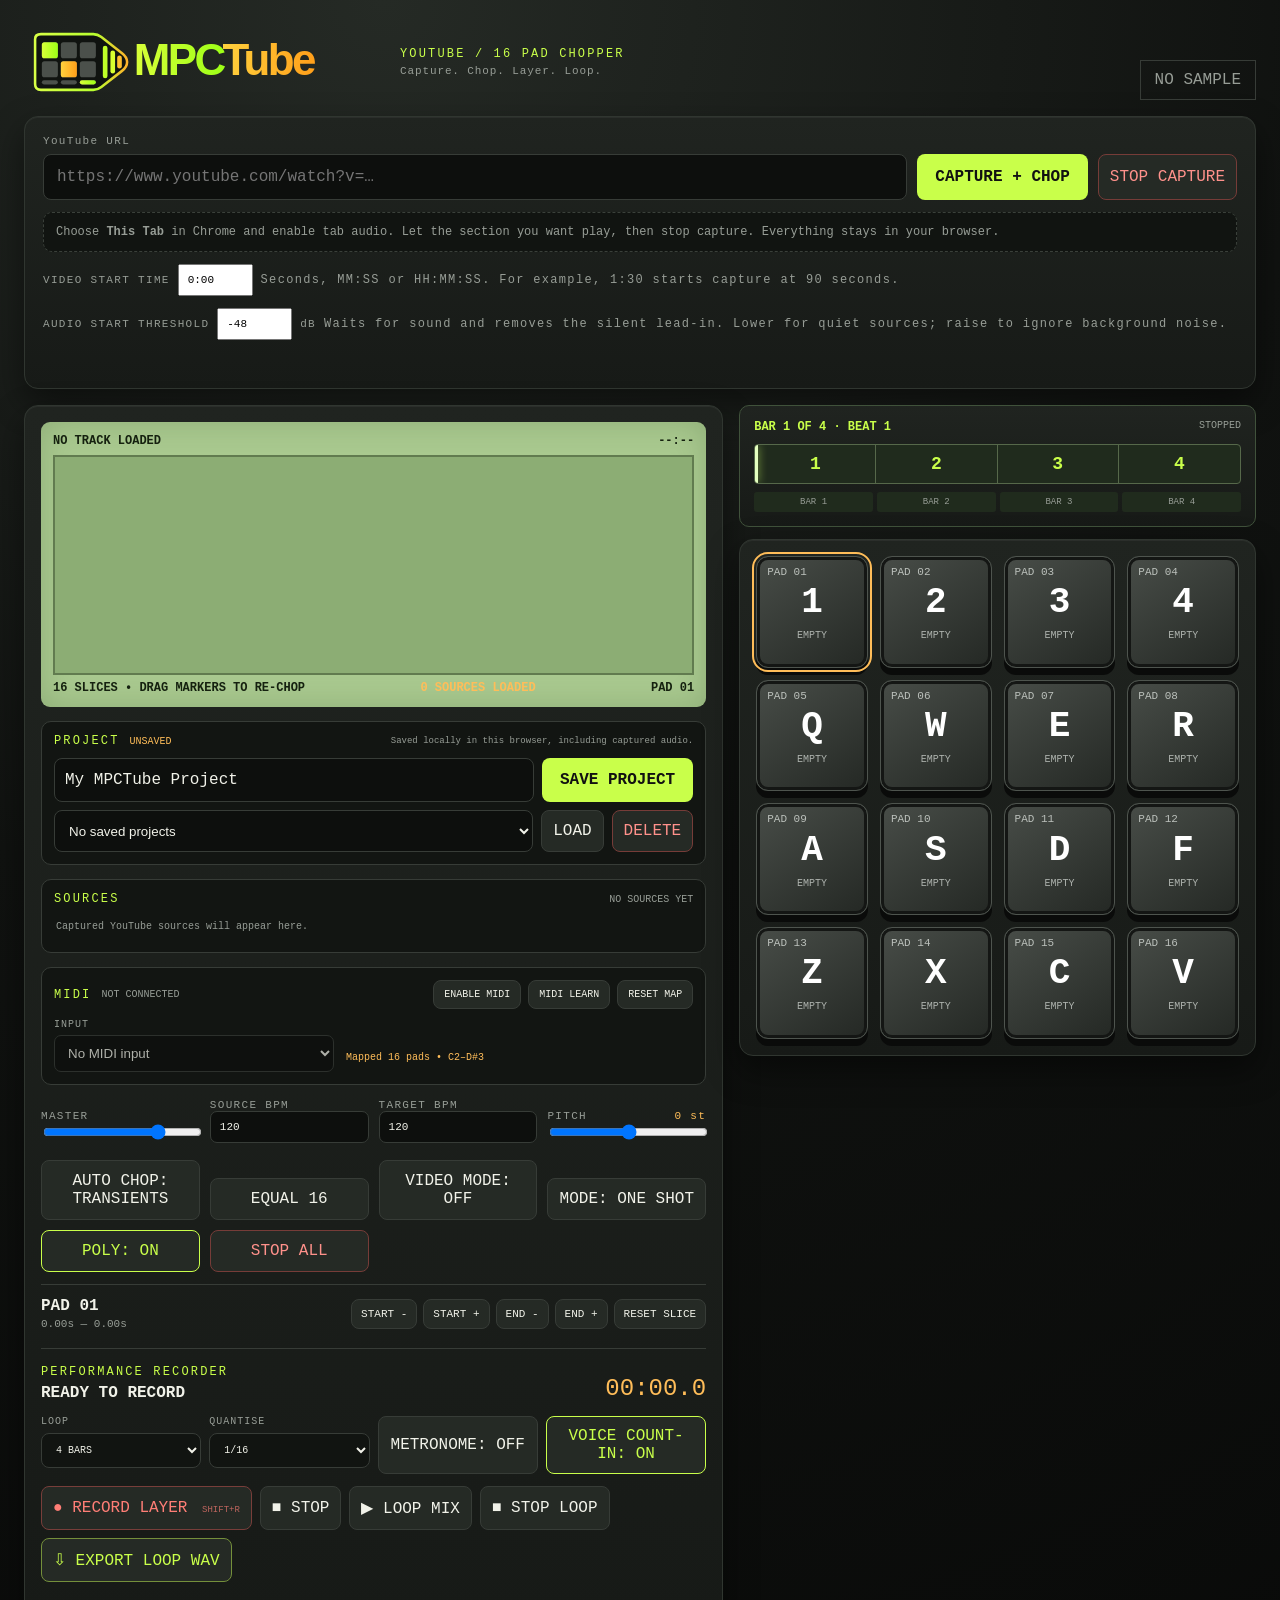
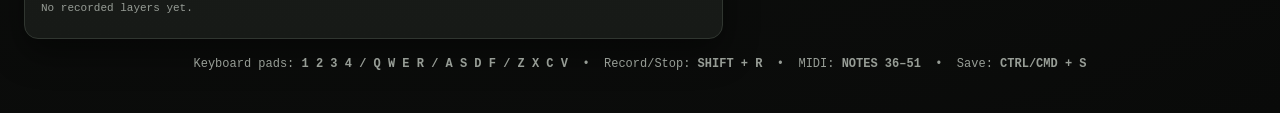
==== docs/index.html @ 535f7cc3 "Refresh sampler capture audio settings" ====
<!doctype html>
<!-- pages-build:26 -->
<html lang="en">
<head>
  <meta charset="utf-8">
  <meta name="viewport" content="width=device-width, initial-scale=1">
  <title>MPCTube — YouTube MPC Sampler</title>
  <meta name="description" content="Turn YouTube samples into beats with MPCTube. Capture audio, chop it across 16 pads, record layered loops and export your mix as WAV in your browser.">
  <meta name="theme-color" content="#101310">
  <link rel="canonical" href="https://southernadd-cmyk.github.io/sample/">
  <link rel="icon" href="favicon.svg" type="image/svg+xml">
  <link rel="icon" href="favicon.ico" sizes="16x16 32x32 48x48">
  <link rel="apple-touch-icon" href="apple-touch-icon.png" sizes="180x180">
  <meta property="og:type" content="website">
  <meta property="og:site_name" content="MPCTube">
  <meta property="og:title" content="MPCTube — Capture. Chop. Layer. Loop.">
  <meta property="og:description" content="Turn YouTube samples into beats. Chop across 16 pads, build layered loops and export your mix as WAV — all in your browser.">
  <meta property="og:url" content="https://southernadd-cmyk.github.io/sample/">
  <meta property="og:image" content="https://southernadd-cmyk.github.io/sample/mpctube-social.png">
  <meta property="og:image:type" content="image/png">
  <meta property="og:image:width" content="1200">
  <meta property="og:image:height" content="630">
  <meta property="og:image:alt" content="MPCTube pad and waveform logo. Capture. Chop. Layer. Loop. Turn YouTube samples into beats and export as WAV.">
  <meta property="og:locale" content="en_GB">
  <meta name="twitter:card" content="summary_large_image">
  <meta name="twitter:title" content="MPCTube — Capture. Chop. Layer. Loop.">
  <meta name="twitter:description" content="Turn YouTube samples into beats. Capture, chop, layer and export your loop as WAV in your browser.">
  <meta name="twitter:image" content="https://southernadd-cmyk.github.io/sample/mpctube-social.png">
  <meta name="twitter:image:alt" content="MPCTube — Capture. Chop. Layer. Loop.">

  <link rel="stylesheet" href="style.css?v=20260930-layer-volume">
</head>
<body>
  <main class="shell">
    <header class="topbar">
      <div class="brand">
        <img src="mpctube-logo.svg" alt="MPCTube" class="brand-logo">
        <div class="brand-copy">
          <div class="eyebrow">YOUTUBE / 16 PAD CHOPPER</div>
          <div class="brand-tagline">Capture. Chop. Layer. Loop.</div>
        </div>
      </div>
      <div id="audioState" class="status">NO SAMPLE</div>
    </header>

    <section class="loader panel">
      <label for="youtubeUrl">YouTube URL</label>
      <div class="load-row">
        <input id="youtubeUrl" type="url" placeholder="https://www.youtube.com/watch?v=…" autocomplete="off">
        <button id="captureYoutube" class="primary">CAPTURE + CHOP</button>
        <button id="stopCapture" class="danger" disabled>STOP CAPTURE</button>
      </div>
      <div class="capture-row">
        <span class="hint">Choose <strong>This Tab</strong> in Chrome and enable tab audio. Let the section you want play, then stop capture. Everything stays in your browser.</span>
      </div>
      <label class="capture-threshold" for="captureStart">VIDEO START TIME
        <input id="captureStart" type="text" value="0:00" placeholder="1:30" aria-describedby="captureStartHint">
        <span id="captureStartHint" class="hint">Seconds, MM:SS or HH:MM:SS. For example, 1:30 starts capture at 90 seconds.</span>
      </label>
      <label class="capture-threshold" for="captureThreshold">AUDIO START THRESHOLD
        <input id="captureThreshold" type="number" min="-72" max="-12" step="3" value="-48"> dB
        <span class="hint">Waits for sound and removes the silent lead-in. Lower for quiet sources; raise to ignore background noise.</span>
      </label>
      <div id="message" class="message" aria-live="polite"></div>
    </section>

    <section class="workspace">
      <div class="left panel">
        <div id="videoPanel" class="video-panel hidden" aria-hidden="true">
          <div class="video-head">
            <span>VIDEO PLAYBACK</span>
            <span id="videoStatus">NO VIDEO</span>
          </div>
          <div class="video-stage">
            <div id="youtubePlayer"></div>
            <video id="localVideo" muted playsinline preload="metadata"></video>
            <div id="videoPlaceholder" class="video-placeholder">PASTE A YOUTUBE URL AND CAPTURE</div>
          </div>
        </div>

        <div class="screen">
          <div class="screen-meta">
            <span id="trackTitle">NO TRACK LOADED</span>
            <span id="duration">--:--</span>
          </div>
          <canvas id="waveform" width="960" height="260"></canvas>
          <div class="screen-footer">
            <span>16 SLICES • DRAG MARKERS TO RE-CHOP</span>
            <span id="sourceInfo">1 SOURCE</span>
            <span id="selectedInfo">PAD 01</span>
          </div>
        </div>

        <section class="project-panel">
          <div class="project-head">
            <div>
              <span class="section-label">PROJECT</span>
              <span id="projectStatus">UNSAVED</span>
            </div>
            <span class="project-hint">Saved locally in this browser, including captured audio.</span>
          </div>
          <div class="project-row">
            <input id="projectName" type="text" maxlength="60" value="My MPCTube Project" aria-label="Project name">
            <button id="saveProject" class="primary">SAVE PROJECT</button>
          </div>
          <div class="project-row project-load-row">
            <select id="savedProjects" aria-label="Saved projects">
              <option value="">No saved projects</option>
            </select>
            <button id="loadProject" class="toggle" disabled>LOAD</button>
            <button id="deleteProject" class="danger" disabled>DELETE</button>
          </div>
        </section>

        <section class="sources-panel">
          <div class="sources-head">
            <span class="section-label">SOURCES</span>
            <span id="sourcesSummary">NO SOURCES YET</span>
          </div>
          <div id="sourcesList" class="sources-list">
            <div class="sources-empty">Captured YouTube sources will appear here.</div>
          </div>
        </section>

        <section class="midi-panel">
          <div class="midi-head">
            <div>
              <span class="section-label">MIDI</span>
              <span id="midiStatus">NOT CONNECTED</span>
            </div>
            <div class="midi-actions">
              <button id="midiConnect" class="toggle">ENABLE MIDI</button>
              <button id="midiLearn" class="toggle" disabled>MIDI LEARN</button>
              <button id="midiReset" class="toggle" disabled>RESET MAP</button>
            </div>
          </div>
          <div class="midi-body">
            <label>INPUT
              <select id="midiDevice" disabled>
                <option value="">No MIDI input</option>
              </select>
            </label>
            <div id="midiMapStatus" class="midi-map-status">Default map: MIDI notes 36–51 → Pads 01–16.</div>
          </div>
        </section>

        <div class="controls">
          <label>MASTER<input id="masterVolume" type="range" min="0" max="1.2" value="0.9" step="0.01"></label>
          <label>SOURCE BPM<input id="sourceBpm" type="number" min="40" max="240" value="120" step="1"></label>
          <label>TARGET BPM<input id="targetBpm" type="number" min="40" max="240" value="120" step="1"></label>
          <label>PITCH <span id="pitchValue" class="control-value">0 st</span><input id="pitch" type="range" min="-12" max="12" value="0" step="1"></label>
          <button id="autoChop" class="toggle">AUTO CHOP: TRANSIENTS</button>
          <button id="equalChop" class="toggle">EQUAL 16</button>
          <button id="videoMode" class="toggle">VIDEO MODE: OFF</button>
          <button id="modeBtn" class="toggle" data-mode="oneshot">MODE: ONE SHOT</button>
          <button id="chokeBtn" class="toggle active" aria-pressed="true">POLY: ON</button>
          <button id="stopAll" class="danger">STOP ALL</button>
        </div>

        <div class="edit">
          <div><strong id="editPad">PAD 01</strong><span id="editTime">0.00s — 0.00s</span></div>
          <div class="edit-buttons">
            <button data-nudge="start:-0.05">START -</button>
            <button data-nudge="start:0.05">START +</button>
            <button data-nudge="end:-0.05">END -</button>
            <button data-nudge="end:0.05">END +</button>
            <button id="resetSlice">RESET SLICE</button>
          </div>
        </div>

        <section class="recorder">
          <div class="recorder-head">
            <div>
              <div class="section-label">PERFORMANCE RECORDER</div>
              <strong id="recordStatus">READY TO RECORD</strong>
            </div>
            <div id="recordClock" class="clock">00:00.0</div>
          </div>
          <div class="groove-controls">
            <label>LOOP
              <select id="loopBars">
                <option value="1">1 BAR</option>
                <option value="2">2 BARS</option>
                <option value="4" selected>4 BARS</option>
                <option value="8">8 BARS</option>
              </select>
            </label>
            <label>QUANTISE
              <select id="quantise">
                <option value="off">OFF</option>
                <option value="4">1/4</option>
                <option value="8">1/8</option>
                <option value="16" selected>1/16</option>
                <option value="32">1/32</option>
              </select>
            </label>
            <button id="metronome" class="toggle">METRONOME: OFF</button>
            <button id="countIn" class="toggle active" title="Spoken 3, 2, 1, GO. Recording begins on GO; voice is excluded from WAV export.">VOICE COUNT-IN: ON</button>
          </div>
          <div class="transport">
            <button id="recordLayer" class="record" title="Shift+R">● RECORD LAYER <span class="shortcut">SHIFT+R</span></button>
            <button id="stopRecord">■ STOP</button>
            <button id="playLayers">▶ LOOP MIX</button>
            <button id="stopLayers">■ STOP LOOP</button>
            <button id="exportWav" class="export">⇩ EXPORT LOOP WAV</button>
          </div>
          <div id="layers" class="layers">
            <div class="empty-layer">No recorded layers yet.</div>
          </div>
        </section>
      </div>

      <div class="pad-workspace">
          <div id="barProgress" class="bar-progress" aria-label="Loop position">
            <div class="bar-progress-heading"><strong id="barPosition">BAR 1 OF 4 · BEAT 1</strong><span id="barProgressState">STOPPED</span></div>
            <div class="beat-track"><div id="barFill" class="bar-fill"></div><div class="beat-cells"><span>1</span><span>2</span><span>3</span><span>4</span></div><div id="barPlayhead" class="bar-playhead"></div></div>
            <div id="loopBarMarkers" class="loop-bar-markers"></div>
          </div>
        <div class="pads panel" id="pads" aria-label="16 sample pads"></div>
      </div>
    </section>

    <footer>Keyboard pads: <strong>1 2 3 4 / Q W E R / A S D F / Z X C V</strong> &nbsp;•&nbsp; Record/Stop: <strong>SHIFT + R</strong> &nbsp;•&nbsp; MIDI: <strong>NOTES 36–51</strong> &nbsp;•&nbsp; Save: <strong>CTRL/CMD + S</strong></footer>
  </main>
  <script src="config.js?v=20260929-1915"></script>
  <script src="app.js?v=20260930-capture-level"></script>
</body>
</html>
---- docs/style.css ----
*{box-sizing:border-box}:root{--bg:#111311;--panel:#1b1e1b;--line:#373c37;--ink:#f1f2e9;--muted:#979d96;--lime:#c9ff4a;--amber:#ffbd59;--red:#ff665f;--screen:#a9c98f;--screenInk:#15210f}
body{margin:0;background:radial-gradient(circle at 30% 0,#252a25 0,#101210 48%,#090a09 100%);color:var(--ink);font-family:ui-monospace,SFMono-Regular,Menlo,Consolas,monospace;min-height:100vh}button,input{font:inherit}.shell{max-width:1280px;margin:auto;padding:24px}.topbar{display:flex;justify-content:space-between;align-items:end;margin-bottom:16px}.eyebrow,.section-label{font-size:12px;letter-spacing:.18em;color:var(--lime)}h1{margin:4px 0 0;font-size:clamp(30px,5vw,58px);letter-spacing:-.05em}.status{border:1px solid var(--line);padding:10px 14px;color:var(--muted)}
.panel{background:linear-gradient(180deg,#202420,#171a17);border:1px solid #303630;box-shadow:0 14px 34px #0007,inset 0 1px #ffffff0c;border-radius:14px}.loader{padding:18px;margin-bottom:16px}.loader>label,.controls label{display:block;font-size:11px;color:var(--muted);letter-spacing:.12em;margin-bottom:7px}.load-row{display:flex;gap:10px}.load-row input{flex:1;background:#0d0f0d;color:white;border:1px solid var(--line);border-radius:8px;padding:13px}.primary,.file-button{background:var(--lime);color:#111;border:0;border-radius:8px;font-weight:900;padding:13px 18px;cursor:pointer}.or{height:20px;text-align:center;border-bottom:1px solid #2e332e;margin:3px 0 16px}.or span{position:relative;top:10px;background:#1c201c;color:var(--muted);padding:0 10px}.file-row{display:flex;gap:14px;align-items:center}.capture-row{display:flex;gap:10px;align-items:center;flex-wrap:wrap;margin-top:12px;padding:12px;border:1px dashed #3a403a;border-radius:9px;background:#111411}.capture-row .hint{flex:1 1 320px}.capture-row button:disabled{opacity:.45;cursor:not-allowed}.file-button input{display:none}.hint{font-size:12px;color:var(--muted)}.message{min-height:18px;margin-top:12px;font-size:12px;color:var(--amber)}
.workspace{display:grid;grid-template-columns:minmax(0,1.15fr) minmax(420px,.85fr);gap:16px;align-items:start}.left{padding:16px}.screen{background:var(--screen);color:var(--screenInk);border-radius:9px;padding:12px;box-shadow:inset 0 0 30px #304c2338}.screen-meta,.screen-footer{display:flex;justify-content:space-between;font-weight:900;font-size:12px}.screen-meta{margin-bottom:7px}.screen-footer{margin-top:6px}#waveform{display:block;width:100%;height:220px;background:#8cad74;border:2px solid #617b4f}
.controls{display:grid;grid-template-columns:repeat(auto-fit,minmax(135px,1fr));gap:10px;margin-top:14px;align-items:end}.controls input{width:100%}.controls input[type=number]{background:#0d0f0d;color:var(--ink);border:1px solid var(--line);border-radius:7px;padding:9px}.control-value{float:right;color:var(--amber);font-size:11px}.toggle,.danger,.edit button,.transport button,.layer button{border:1px solid var(--line);background:#252a25;color:var(--ink);border-radius:8px;padding:11px;cursor:pointer}.toggle.active{border-color:var(--lime);color:var(--lime)}.danger{border-color:#763c38;color:#ff918b}.edit{margin-top:12px;border-top:1px solid var(--line);padding-top:12px;display:flex;justify-content:space-between;gap:12px;align-items:center}.edit span{display:block;color:var(--muted);font-size:11px;margin-top:3px}.edit-buttons{display:flex;gap:6px;flex-wrap:wrap}.edit button{font-size:11px;padding:8px 9px}
.recorder{margin-top:18px;padding-top:16px;border-top:1px solid var(--line)}.recorder-head{display:flex;justify-content:space-between;align-items:end}.recorder-head strong{display:block;margin-top:5px}.clock{font-size:24px;color:var(--amber)}.transport{display:flex;gap:8px;flex-wrap:wrap;margin:12px 0}.transport .record{border-color:#783e3a;color:#ff7e76}.transport .record.active{background:#a7241d;color:white;animation:pulse 1s infinite}.transport .export{border-color:#748f3b;color:var(--lime)}@keyframes pulse{50%{filter:brightness(1.35)}}.layers{display:grid;gap:7px}.layer{display:grid;grid-template-columns:1fr auto auto auto;gap:7px;align-items:center;background:#111411;border:1px solid #2b302b;padding:8px;border-radius:8px}.layer-meta{display:flex;gap:10px;align-items:center}.layer-name{font-weight:900}.layer-events{color:var(--muted);font-size:11px}.layer.muted{opacity:.48}.layer button{padding:6px 9px;font-size:10px}.empty-layer{font-size:11px;color:var(--muted);padding:8px 0}
.pads{padding:16px;display:grid;grid-template-columns:repeat(4,1fr);gap:12px;align-content:start;align-self:start}.pad{aspect-ratio:1/1;border:1px solid #4e544e;border-radius:12px;background:linear-gradient(145deg,#484d48,#242824);box-shadow:inset 0 0 0 3px #141614,0 7px 0 #0a0b0a;color:white;cursor:pointer;position:relative;transition:transform .03s,filter .05s}.pad:hover{filter:brightness(1.12)}.pad.hit{transform:translateY(5px);box-shadow:inset 0 0 0 3px #141614,0 2px 0 #0a0b0a;background:linear-gradient(145deg,#d4ff69,#71883d);color:#111}.pad.selected{outline:2px solid var(--amber);outline-offset:2px}.pad .num{position:absolute;left:10px;top:9px;font-size:11px;color:#bbc0bb}.pad .key{font-size:clamp(20px,3vw,36px);font-weight:900}.pad .slice{display:block;font-size:10px;color:#aeb3ae;margin-top:7px}.pad.hit .num,.pad.hit .slice{color:#1b2116}footer{text-align:center;color:var(--muted);font-size:12px;padding:18px}
@media(max-width:920px){.workspace{grid-template-columns:1fr}.pads{min-height:0}.controls{grid-template-columns:repeat(2,1fr)}.edit{align-items:flex-start;flex-direction:column}}@media(max-width:560px){.shell{padding:12px}.load-row,.file-row,.capture-row{flex-direction:column;align-items:stretch}.pads{gap:8px;padding:10px;min-height:auto}.pad{border-radius:9px}.workspace{gap:10px}.topbar{align-items:flex-start}.status{font-size:10px}.controls{grid-template-columns:1fr}.edit-buttons button{flex:1}.transport button{flex:1 1 45%}.layer{grid-template-columns:1fr auto}.layer button:last-child{grid-column:2}}
.video-panel{margin-bottom:14px;border:1px solid var(--line);border-radius:10px;overflow:hidden;background:#090a09}
.video-panel.hidden{display:none}.video-head{display:flex;justify-content:space-between;padding:8px 10px;font-size:11px;color:var(--muted);letter-spacing:.08em;background:#151815}
.video-stage{position:relative;aspect-ratio:16/9;background:#050505;overflow:hidden}
.video-stage iframe,.video-stage video{position:absolute;inset:0;width:100%;height:100%;border:0;object-fit:contain;background:#000;display:none}
.video-stage iframe.active,.video-stage video.active{display:block}.video-placeholder{position:absolute;inset:0;display:grid;place-items:center;color:#5f665f;font-size:12px;text-align:center;padding:20px}
.video-placeholder.hidden{display:none}

.groove-controls{display:grid;grid-template-columns:repeat(4,minmax(120px,1fr));gap:8px;margin:14px 0 8px}
.groove-controls label{display:flex;flex-direction:column;gap:6px;font-size:10px;letter-spacing:.1em;color:var(--muted)}
.groove-controls select{background:#111411;color:var(--ink);border:1px solid var(--line);border-radius:8px;padding:10px;font:inherit}
.groove-controls button{border:1px solid var(--line);background:#252a25;color:var(--ink);border-radius:8px;padding:10px;cursor:pointer}
.groove-controls button.active{border-color:var(--lime);color:var(--lime)}
@media(max-width:700px){.groove-controls{grid-template-columns:1fr 1fr}}

.layer-meta{min-width:0;flex-wrap:wrap}
.layer-source{display:block;max-width:220px;overflow:hidden;text-overflow:ellipsis;white-space:nowrap;color:var(--amber);font-size:10px}
#sourceInfo{color:var(--amber)}

.brand{display:flex;align-items:center;gap:16px;min-width:0}
.brand-logo{display:block;width:min(360px,48vw);height:auto;max-height:76px;object-fit:contain;object-position:left center}
.brand-copy{min-width:0}
.brand-tagline{margin-top:4px;color:var(--muted);font-size:11px;letter-spacing:.08em}
.sources-panel{margin-top:14px;padding:12px;border:1px solid var(--line);border-radius:10px;background:#121512}
.sources-head{display:flex;justify-content:space-between;align-items:center;margin-bottom:9px}
.sources-head>span:last-child{font-size:10px;color:var(--muted)}
.sources-list{display:flex;gap:8px;overflow-x:auto;padding-bottom:2px;scrollbar-width:thin}
.source-card{flex:0 0 min(260px,78vw);display:grid;grid-template-columns:auto minmax(0,1fr) auto;gap:9px;align-items:center;text-align:left;border:1px solid var(--line);background:#202420;color:var(--ink);border-radius:9px;padding:9px;cursor:pointer}
.source-card:hover{border-color:#657065}
.source-card.active{border-color:var(--lime);box-shadow:inset 0 0 0 1px #c9ff4a33}
.source-index{display:grid;place-items:center;width:30px;height:30px;border-radius:7px;background:#0d100d;color:var(--lime);font-weight:900;font-size:11px}
.source-copy{min-width:0}
.source-copy strong,.source-copy small{display:block;overflow:hidden;text-overflow:ellipsis;white-space:nowrap}
.source-copy strong{font-size:11px}
.source-copy small{margin-top:3px;color:var(--muted);font-size:9px}
.source-use{font-size:9px;color:var(--amber);font-weight:900}
.source-card.active .source-use{color:var(--lime)}
.sources-empty{color:var(--muted);font-size:10px;padding:6px 2px}
@media(max-width:700px){.topbar{align-items:flex-start}.brand{gap:10px}.brand-logo{width:min(260px,62vw)}.brand-copy{display:none}}

.midi-panel{margin-top:14px;padding:12px;border:1px solid var(--line);border-radius:10px;background:#121512}
.midi-head{display:flex;justify-content:space-between;gap:12px;align-items:center}
.midi-head>div:first-child{display:flex;gap:10px;align-items:center;min-width:0}
#midiStatus{font-size:10px;color:var(--muted);overflow:hidden;text-overflow:ellipsis;white-space:nowrap}
.midi-actions{display:flex;gap:7px;flex-wrap:wrap;justify-content:flex-end}
.midi-actions button{padding:8px 10px;font-size:10px}
.midi-body{display:grid;grid-template-columns:minmax(180px,280px) 1fr;gap:12px;align-items:end;margin-top:10px}
.midi-body label{display:flex;flex-direction:column;gap:5px;font-size:10px;letter-spacing:.1em;color:var(--muted)}
.midi-body select{background:#0d0f0d;color:var(--ink);border:1px solid var(--line);border-radius:7px;padding:9px;min-width:0}
.midi-map-status{font-size:10px;color:var(--amber);padding-bottom:9px}
.shortcut{font-size:9px;opacity:.7;margin-left:5px}
@media(max-width:700px){.midi-head{align-items:flex-start;flex-direction:column}.midi-actions{justify-content:flex-start}.midi-body{grid-template-columns:1fr}.midi-map-status{padding-bottom:0}}

.project-panel{margin-top:14px;padding:12px;border:1px solid var(--line);border-radius:10px;background:#121512}
.project-head{display:flex;justify-content:space-between;gap:12px;align-items:center;margin-bottom:10px}
.project-head>div:first-child{display:flex;align-items:center;gap:10px}
#projectStatus{font-size:10px;color:var(--amber)}
.project-hint{font-size:9px;color:var(--muted);text-align:right}
.project-row{display:grid;grid-template-columns:minmax(0,1fr) auto;gap:8px}
.project-row input,.project-row select{min-width:0;background:#0d0f0d;color:var(--ink);border:1px solid var(--line);border-radius:8px;padding:10px}
.project-load-row{grid-template-columns:minmax(0,1fr) auto auto;margin-top:8px}
.project-row button{white-space:nowrap}
@media(max-width:700px){.project-head{align-items:flex-start;flex-direction:column}.project-hint{text-align:left}.project-row,.project-load-row{grid-template-columns:1fr}.project-row button{width:100%}}

.clock.counting{font-size:44px;line-height:1;color:var(--lime);font-weight:900;min-width:100px;text-align:center}

.capture-threshold{display:flex;align-items:center;gap:10px;flex-wrap:wrap;margin-top:12px;font-size:11px;color:var(--muted)}.capture-threshold input{width:75px;padding:8px}

.bar-progress{margin:14px 0;padding:12px;background:#111811;border:1px solid #40523b;border-radius:8px;color:var(--lime)}
.bar-progress-heading{display:flex;justify-content:space-between;gap:8px;font-size:12px;margin-bottom:10px;font-variant-numeric:tabular-nums}
.bar-progress-heading>span{font-size:10px;color:var(--muted)}
.beat-track{position:relative;height:40px;overflow:hidden;background:#202b1d;border:1px solid #56684a;border-radius:4px}
.bar-fill{position:absolute;inset:0 auto 0 0;background:#759b3d;opacity:.35}
.beat-cells{position:absolute;inset:0;display:grid;grid-template-columns:repeat(4,1fr)}
.beat-cells span{display:grid;place-items:center;border-right:1px solid #56684a;font-size:18px;font-weight:900}
.beat-cells span:last-child{border:0}.beat-cells .current{background:#a2cb5430;color:#e4ffc0}
.bar-playhead{position:absolute;top:0;bottom:0;width:3px;background:#e4ffc0;box-shadow:0 0 8px #a2cb54}
.loop-bar-markers{display:flex;gap:4px;margin-top:8px}.loop-bar-markers span{flex:1;text-align:center;font-size:9px;padding:5px 0;background:#202b1d;border-radius:3px;color:var(--muted)}
.loop-bar-markers .current{background:#668934;color:#fff}.is-recording{border-color:#c95b50}.is-recording .bar-playhead{background:#ff8a7f;box-shadow:0 0 8px #ff8a7f}

.pad-workspace{min-width:0;align-self:start;display:grid;gap:12px}.pad-workspace .bar-progress{margin:0;padding:14px;background:linear-gradient(180deg,#202420,#171a17);border-radius:10px}

.layer{grid-template-columns:minmax(0,1fr) auto auto auto}.layer-volume{grid-column:1 / -1;grid-row:2;display:flex;gap:10px;align-items:center;font-size:10px;color:var(--muted)}.layer-volume input{flex:1;min-width:60px;accent-color:var(--lime)}.layer-volume output{min-width:4ch;text-align:right;color:var(--amber);font-variant-numeric:tabular-nums}
@media(max-width:560px){.layer{grid-template-columns:minmax(0,1fr) auto auto auto}.layer button{padding:6px;font-size:9px}.layer button:last-child{grid-column:auto}}
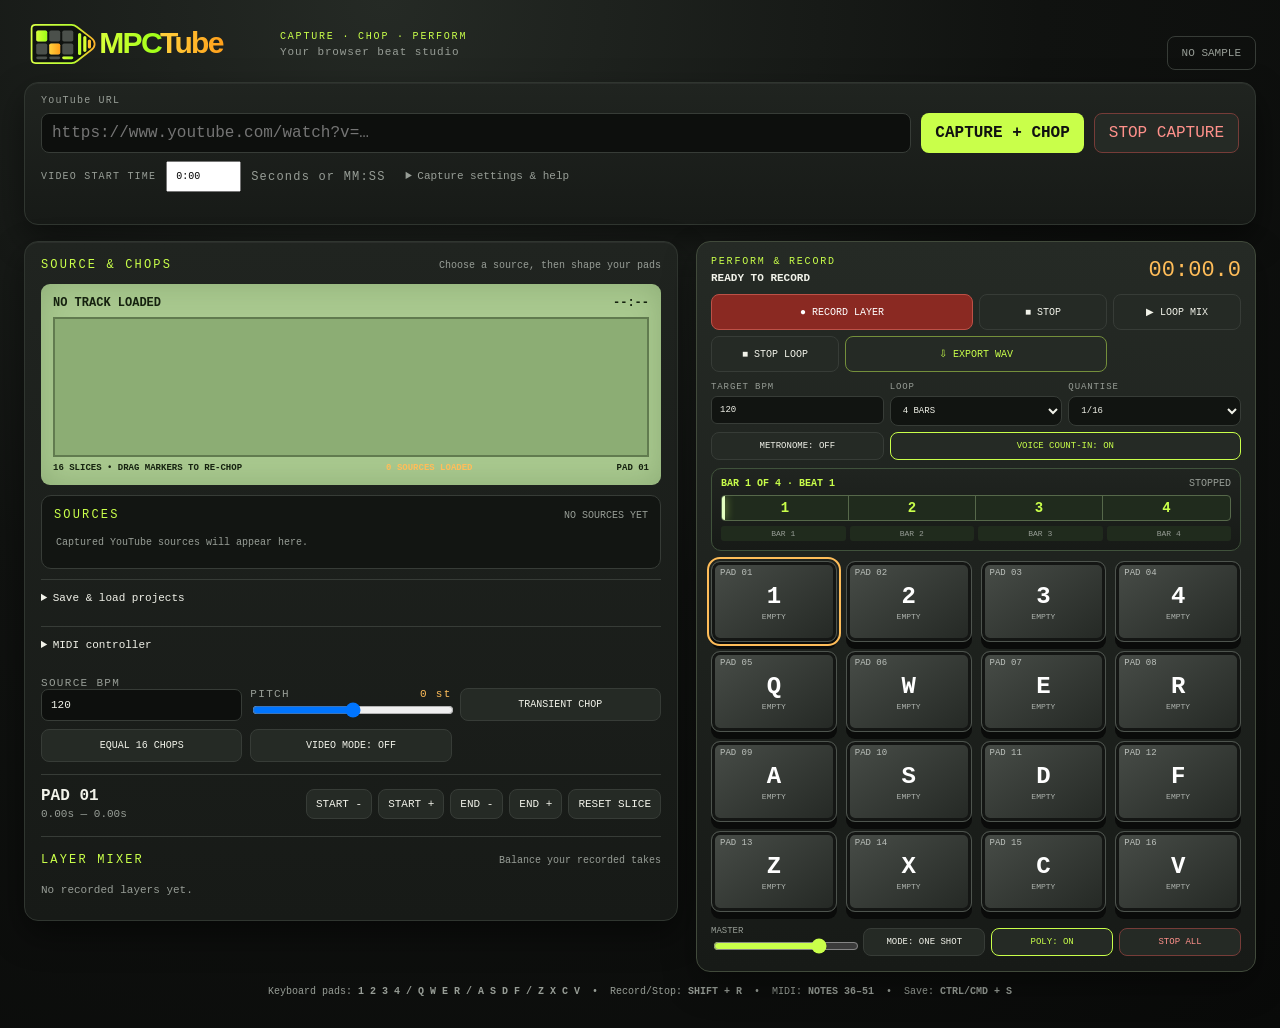
==== commit 7a44a9ec: "Group recording and pads; organize source editing, mixing and expandable setup controls" ====
--- a/docs/index.html
+++ b/docs/index.html
@@ -1,228 +1,217 @@
-<!doctype html>
+<!DOCTYPE html>
+
 <!-- pages-build:26 -->
 <html lang="en">
 <head>
-  <meta charset="utf-8">
-  <meta name="viewport" content="width=device-width, initial-scale=1">
-  <title>MPCTube — YouTube MPC Sampler</title>
-  <meta name="description" content="Turn YouTube samples into beats with MPCTube. Capture audio, chop it across 16 pads, record layered loops and export your mix as WAV in your browser.">
-  <meta name="theme-color" content="#101310">
-  <link rel="canonical" href="https://southernadd-cmyk.github.io/sample/">
-  <link rel="icon" href="favicon.svg" type="image/svg+xml">
-  <link rel="icon" href="favicon.ico" sizes="16x16 32x32 48x48">
-  <link rel="apple-touch-icon" href="apple-touch-icon.png" sizes="180x180">
-  <meta property="og:type" content="website">
-  <meta property="og:site_name" content="MPCTube">
-  <meta property="og:title" content="MPCTube — Capture. Chop. Layer. Loop.">
-  <meta property="og:description" content="Turn YouTube samples into beats. Chop across 16 pads, build layered loops and export your mix as WAV — all in your browser.">
-  <meta property="og:url" content="https://southernadd-cmyk.github.io/sample/">
-  <meta property="og:image" content="https://southernadd-cmyk.github.io/sample/mpctube-social.png">
-  <meta property="og:image:type" content="image/png">
-  <meta property="og:image:width" content="1200">
-  <meta property="og:image:height" content="630">
-  <meta property="og:image:alt" content="MPCTube pad and waveform logo. Capture. Chop. Layer. Loop. Turn YouTube samples into beats and export as WAV.">
-  <meta property="og:locale" content="en_GB">
-  <meta name="twitter:card" content="summary_large_image">
-  <meta name="twitter:title" content="MPCTube — Capture. Chop. Layer. Loop.">
-  <meta name="twitter:description" content="Turn YouTube samples into beats. Capture, chop, layer and export your loop as WAV in your browser.">
-  <meta name="twitter:image" content="https://southernadd-cmyk.github.io/sample/mpctube-social.png">
-  <meta name="twitter:image:alt" content="MPCTube — Capture. Chop. Layer. Loop.">
-
-  <link rel="stylesheet" href="style.css?v=20260930-layer-volume">
+<meta charset="utf-8"/>
+<meta content="width=device-width, initial-scale=1" name="viewport"/>
+<title>MPCTube — YouTube MPC Sampler</title>
+<meta content="Turn YouTube samples into beats with MPCTube. Capture audio, chop it across 16 pads, record layered loops and export your mix as WAV in your browser." name="description"/>
+<meta content="#101310" name="theme-color"/>
+<link href="https://southernadd-cmyk.github.io/sample/" rel="canonical"/>
+<link href="favicon.svg" rel="icon" type="image/svg+xml"/>
+<link href="favicon.ico" rel="icon" sizes="16x16 32x32 48x48"/>
+<link href="apple-touch-icon.png" rel="apple-touch-icon" sizes="180x180"/>
+<meta content="website" property="og:type"/>
+<meta content="MPCTube" property="og:site_name"/>
+<meta content="MPCTube — Capture. Chop. Layer. Loop." property="og:title"/>
+<meta content="Turn YouTube samples into beats. Chop across 16 pads, build layered loops and export your mix as WAV — all in your browser." property="og:description"/>
+<meta content="https://southernadd-cmyk.github.io/sample/" property="og:url"/>
+<meta content="https://southernadd-cmyk.github.io/sample/mpctube-social.png" property="og:image"/>
+<meta content="image/png" property="og:image:type"/>
+<meta content="1200" property="og:image:width"/>
+<meta content="630" property="og:image:height"/>
+<meta content="MPCTube pad and waveform logo. Capture. Chop. Layer. Loop. Turn YouTube samples into beats and export as WAV." property="og:image:alt"/>
+<meta content="en_GB" property="og:locale"/>
+<meta content="summary_large_image" name="twitter:card"/>
+<meta content="MPCTube — Capture. Chop. Layer. Loop." name="twitter:title"/>
+<meta content="Turn YouTube samples into beats. Capture, chop, layer and export your loop as WAV in your browser." name="twitter:description"/>
+<meta content="https://southernadd-cmyk.github.io/sample/mpctube-social.png" name="twitter:image"/>
+<meta content="MPCTube — Capture. Chop. Layer. Loop." name="twitter:image:alt"/>
+<link href="style.css?v=20261001-studio" rel="stylesheet"/>
 </head>
 <body>
-  <main class="shell">
-    <header class="topbar">
-      <div class="brand">
-        <img src="mpctube-logo.svg" alt="MPCTube" class="brand-logo">
-        <div class="brand-copy">
-          <div class="eyebrow">YOUTUBE / 16 PAD CHOPPER</div>
-          <div class="brand-tagline">Capture. Chop. Layer. Loop.</div>
-        </div>
-      </div>
-      <div id="audioState" class="status">NO SAMPLE</div>
-    </header>
-
-    <section class="loader panel">
-      <label for="youtubeUrl">YouTube URL</label>
-      <div class="load-row">
-        <input id="youtubeUrl" type="url" placeholder="https://www.youtube.com/watch?v=…" autocomplete="off">
-        <button id="captureYoutube" class="primary">CAPTURE + CHOP</button>
-        <button id="stopCapture" class="danger" disabled>STOP CAPTURE</button>
-      </div>
-      <div class="capture-row">
-        <span class="hint">Choose <strong>This Tab</strong> in Chrome and enable tab audio. Let the section you want play, then stop capture. Everything stays in your browser.</span>
-      </div>
-      <label class="capture-threshold" for="captureStart">VIDEO START TIME
-        <input id="captureStart" type="text" value="0:00" placeholder="1:30" aria-describedby="captureStartHint">
-        <span id="captureStartHint" class="hint">Seconds, MM:SS or HH:MM:SS. For example, 1:30 starts capture at 90 seconds.</span>
-      </label>
-      <label class="capture-threshold" for="captureThreshold">AUDIO START THRESHOLD
-        <input id="captureThreshold" type="number" min="-72" max="-12" step="3" value="-48"> dB
+<main class="shell">
+<header class="topbar">
+<div class="brand">
+<img alt="MPCTube" class="brand-logo" src="mpctube-logo.svg"/>
+<div class="brand-copy">
+<div class="eyebrow">CAPTURE · CHOP · PERFORM</div>
+<div class="brand-tagline">Your browser beat studio</div>
+</div>
+</div>
+<div class="status" id="audioState">NO SAMPLE</div>
+</header>
+<section class="loader panel">
+<label for="youtubeUrl">YouTube URL</label>
+<div class="load-row">
+<input autocomplete="off" id="youtubeUrl" placeholder="https://www.youtube.com/watch?v=…" type="url"/>
+<button class="primary" id="captureYoutube">CAPTURE + CHOP</button>
+<button class="danger" disabled="" id="stopCapture">STOP CAPTURE</button>
+</div><label class="capture-threshold" for="captureStart">VIDEO START TIME
+        <input aria-describedby="captureStartHint" id="captureStart" placeholder="1:30" type="text" value="0:00"/>
+<span class="hint" id="captureStartHint">Seconds or MM:SS</span>
+</label><details class="capture-options"><summary>Capture settings &amp; help</summary><div class="capture-row">
+<span class="hint">Choose <strong>This Tab</strong> in Chrome and enable tab audio. Let the section you want play, then stop capture. Everything stays in your browser.</span>
+</div><label class="capture-threshold" for="captureThreshold">AUDIO START THRESHOLD
+        <input id="captureThreshold" max="-12" min="-72" step="3" type="number" value="-48"/> dB
         <span class="hint">Waits for sound and removes the silent lead-in. Lower for quiet sources; raise to ignore background noise.</span>
-      </label>
-      <div id="message" class="message" aria-live="polite"></div>
-    </section>
-
-    <section class="workspace">
-      <div class="left panel">
-        <div id="videoPanel" class="video-panel hidden" aria-hidden="true">
-          <div class="video-head">
-            <span>VIDEO PLAYBACK</span>
-            <span id="videoStatus">NO VIDEO</span>
-          </div>
-          <div class="video-stage">
-            <div id="youtubePlayer"></div>
-            <video id="localVideo" muted playsinline preload="metadata"></video>
-            <div id="videoPlaceholder" class="video-placeholder">PASTE A YOUTUBE URL AND CAPTURE</div>
-          </div>
-        </div>
-
-        <div class="screen">
-          <div class="screen-meta">
-            <span id="trackTitle">NO TRACK LOADED</span>
-            <span id="duration">--:--</span>
-          </div>
-          <canvas id="waveform" width="960" height="260"></canvas>
-          <div class="screen-footer">
-            <span>16 SLICES • DRAG MARKERS TO RE-CHOP</span>
-            <span id="sourceInfo">1 SOURCE</span>
-            <span id="selectedInfo">PAD 01</span>
-          </div>
-        </div>
-
-        <section class="project-panel">
-          <div class="project-head">
-            <div>
-              <span class="section-label">PROJECT</span>
-              <span id="projectStatus">UNSAVED</span>
-            </div>
-            <span class="project-hint">Saved locally in this browser, including captured audio.</span>
-          </div>
-          <div class="project-row">
-            <input id="projectName" type="text" maxlength="60" value="My MPCTube Project" aria-label="Project name">
-            <button id="saveProject" class="primary">SAVE PROJECT</button>
-          </div>
-          <div class="project-row project-load-row">
-            <select id="savedProjects" aria-label="Saved projects">
-              <option value="">No saved projects</option>
-            </select>
-            <button id="loadProject" class="toggle" disabled>LOAD</button>
-            <button id="deleteProject" class="danger" disabled>DELETE</button>
-          </div>
-        </section>
-
-        <section class="sources-panel">
-          <div class="sources-head">
-            <span class="section-label">SOURCES</span>
-            <span id="sourcesSummary">NO SOURCES YET</span>
-          </div>
-          <div id="sourcesList" class="sources-list">
-            <div class="sources-empty">Captured YouTube sources will appear here.</div>
-          </div>
-        </section>
-
-        <section class="midi-panel">
-          <div class="midi-head">
-            <div>
-              <span class="section-label">MIDI</span>
-              <span id="midiStatus">NOT CONNECTED</span>
-            </div>
-            <div class="midi-actions">
-              <button id="midiConnect" class="toggle">ENABLE MIDI</button>
-              <button id="midiLearn" class="toggle" disabled>MIDI LEARN</button>
-              <button id="midiReset" class="toggle" disabled>RESET MAP</button>
-            </div>
-          </div>
-          <div class="midi-body">
-            <label>INPUT
-              <select id="midiDevice" disabled>
-                <option value="">No MIDI input</option>
-              </select>
-            </label>
-            <div id="midiMapStatus" class="midi-map-status">Default map: MIDI notes 36–51 → Pads 01–16.</div>
-          </div>
-        </section>
-
-        <div class="controls">
-          <label>MASTER<input id="masterVolume" type="range" min="0" max="1.2" value="0.9" step="0.01"></label>
-          <label>SOURCE BPM<input id="sourceBpm" type="number" min="40" max="240" value="120" step="1"></label>
-          <label>TARGET BPM<input id="targetBpm" type="number" min="40" max="240" value="120" step="1"></label>
-          <label>PITCH <span id="pitchValue" class="control-value">0 st</span><input id="pitch" type="range" min="-12" max="12" value="0" step="1"></label>
-          <button id="autoChop" class="toggle">AUTO CHOP: TRANSIENTS</button>
-          <button id="equalChop" class="toggle">EQUAL 16</button>
-          <button id="videoMode" class="toggle">VIDEO MODE: OFF</button>
-          <button id="modeBtn" class="toggle" data-mode="oneshot">MODE: ONE SHOT</button>
-          <button id="chokeBtn" class="toggle active" aria-pressed="true">POLY: ON</button>
-          <button id="stopAll" class="danger">STOP ALL</button>
-        </div>
-
-        <div class="edit">
-          <div><strong id="editPad">PAD 01</strong><span id="editTime">0.00s — 0.00s</span></div>
-          <div class="edit-buttons">
-            <button data-nudge="start:-0.05">START -</button>
-            <button data-nudge="start:0.05">START +</button>
-            <button data-nudge="end:-0.05">END -</button>
-            <button data-nudge="end:0.05">END +</button>
-            <button id="resetSlice">RESET SLICE</button>
-          </div>
-        </div>
-
-        <section class="recorder">
-          <div class="recorder-head">
-            <div>
-              <div class="section-label">PERFORMANCE RECORDER</div>
-              <strong id="recordStatus">READY TO RECORD</strong>
-            </div>
-            <div id="recordClock" class="clock">00:00.0</div>
-          </div>
-          <div class="groove-controls">
-            <label>LOOP
+</label></details>
+
+
+
+<div aria-live="polite" class="message" id="message"></div>
+</section>
+<section class="workspace">
+<div class="left panel"><div class="workspace-heading"><span class="section-label">SOURCE &amp; CHOPS</span><span>Choose a source, then shape your pads</span></div>
+
+<div class="screen">
+<div class="screen-meta">
+<span id="trackTitle">NO TRACK LOADED</span>
+<span id="duration">--:--</span>
+</div>
+<canvas height="260" id="waveform" width="960"></canvas>
+<div class="screen-footer">
+<span>16 SLICES • DRAG MARKERS TO RE-CHOP</span>
+<span id="sourceInfo">1 SOURCE</span>
+<span id="selectedInfo">PAD 01</span>
+</div>
+</div><section class="sources-panel">
+<div class="sources-head">
+<span class="section-label">SOURCES</span>
+<span id="sourcesSummary">NO SOURCES YET</span>
+</div>
+<div class="sources-list" id="sourcesList">
+<div class="sources-empty">Captured YouTube sources will appear here.</div>
+</div>
+</section>
+<details class="setup-details"><summary>Save &amp; load projects</summary><section class="project-panel">
+<div class="project-head">
+<div>
+<span class="section-label">PROJECT</span>
+<span id="projectStatus">UNSAVED</span>
+</div>
+<span class="project-hint">Saved locally in this browser, including captured audio.</span>
+</div>
+<div class="project-row">
+<input aria-label="Project name" id="projectName" maxlength="60" type="text" value="My MPCTube Project"/>
+<button class="primary" id="saveProject">SAVE PROJECT</button>
+</div>
+<div class="project-row project-load-row">
+<select aria-label="Saved projects" id="savedProjects">
+<option value="">No saved projects</option>
+</select>
+<button class="toggle" disabled="" id="loadProject">LOAD</button>
+<button class="danger" disabled="" id="deleteProject">DELETE</button>
+</div>
+</section></details>
+
+<details class="setup-details"><summary>MIDI controller</summary><section class="midi-panel">
+<div class="midi-head">
+<div>
+<span class="section-label">MIDI</span>
+<span id="midiStatus">NOT CONNECTED</span>
+</div>
+<div class="midi-actions">
+<button class="toggle" id="midiConnect">ENABLE MIDI</button>
+<button class="toggle" disabled="" id="midiLearn">MIDI LEARN</button>
+<button class="toggle" disabled="" id="midiReset">RESET MAP</button>
+</div>
+</div>
+<div class="midi-body">
+<label>INPUT
+              <select disabled="" id="midiDevice">
+<option value="">No MIDI input</option>
+</select>
+</label>
+<div class="midi-map-status" id="midiMapStatus">Default map: MIDI notes 36–51 → Pads 01–16.</div>
+</div>
+</section></details>
+<div class="controls">
+
+<label>SOURCE BPM<input id="sourceBpm" max="240" min="40" step="1" type="number" value="120"/></label>
+
+<label>PITCH <span class="control-value" id="pitchValue">0 st</span><input id="pitch" max="12" min="-12" step="1" type="range" value="0"/></label>
+<button class="toggle" id="autoChop">TRANSIENT CHOP</button>
+<button class="toggle" id="equalChop">EQUAL 16 CHOPS</button>
+<button class="toggle" id="videoMode">VIDEO MODE: OFF</button>
+
+
+
+</div>
+<div class="edit">
+<div><strong id="editPad">PAD 01</strong><span id="editTime">0.00s — 0.00s</span></div>
+<div class="edit-buttons">
+<button data-nudge="start:-0.05">START -</button>
+<button data-nudge="start:0.05">START +</button>
+<button data-nudge="end:-0.05">END -</button>
+<button data-nudge="end:0.05">END +</button>
+<button id="resetSlice">RESET SLICE</button>
+</div>
+</div><div aria-hidden="true" class="video-panel hidden" id="videoPanel">
+<div class="video-head">
+<span>VIDEO PLAYBACK</span>
+<span id="videoStatus">NO VIDEO</span>
+</div>
+<div class="video-stage">
+<div id="youtubePlayer"></div>
+<video id="localVideo" muted="" playsinline="" preload="metadata"></video>
+<div class="video-placeholder" id="videoPlaceholder">PASTE A YOUTUBE URL AND CAPTURE</div>
+</div>
+</div>
+
+<section class="mix-panel"><div class="sources-head"><span class="section-label">LAYER MIXER</span><span>Balance your recorded takes</span></div><div class="layers" id="layers">
+<div class="empty-layer">No recorded layers yet.</div>
+</div></section></div>
+<div class="pad-workspace"><section class="recorder">
+<div class="recorder-head">
+<div>
+<div class="section-label">PERFORM &amp; RECORD</div>
+<strong id="recordStatus">READY TO RECORD</strong>
+</div>
+<div class="clock" id="recordClock">00:00.0</div>
+</div>
+
+<div class="transport">
+<button class="record" id="recordLayer" title="Shift+R">● RECORD LAYER <span class="shortcut">SHIFT+R</span></button>
+<button id="stopRecord">■ STOP</button>
+<button id="playLayers">▶ LOOP MIX</button>
+<button id="stopLayers">■ STOP LOOP</button>
+<button class="export" id="exportWav">⇩ EXPORT WAV</button>
+</div><div class="groove-controls"><label class="performance-tempo">TARGET BPM<input id="targetBpm" max="240" min="40" step="1" type="number" value="120"/></label>
+<label>LOOP
               <select id="loopBars">
-                <option value="1">1 BAR</option>
-                <option value="2">2 BARS</option>
-                <option value="4" selected>4 BARS</option>
-                <option value="8">8 BARS</option>
-              </select>
-            </label>
-            <label>QUANTISE
+<option value="1">1 BAR</option>
+<option value="2">2 BARS</option>
+<option selected="" value="4">4 BARS</option>
+<option value="8">8 BARS</option>
+</select>
+</label>
+<label>QUANTISE
               <select id="quantise">
-                <option value="off">OFF</option>
-                <option value="4">1/4</option>
-                <option value="8">1/8</option>
-                <option value="16" selected>1/16</option>
-                <option value="32">1/32</option>
-              </select>
-            </label>
-            <button id="metronome" class="toggle">METRONOME: OFF</button>
-            <button id="countIn" class="toggle active" title="Spoken 3, 2, 1, GO. Recording begins on GO; voice is excluded from WAV export.">VOICE COUNT-IN: ON</button>
-          </div>
-          <div class="transport">
-            <button id="recordLayer" class="record" title="Shift+R">● RECORD LAYER <span class="shortcut">SHIFT+R</span></button>
-            <button id="stopRecord">■ STOP</button>
-            <button id="playLayers">▶ LOOP MIX</button>
-            <button id="stopLayers">■ STOP LOOP</button>
-            <button id="exportWav" class="export">⇩ EXPORT LOOP WAV</button>
-          </div>
-          <div id="layers" class="layers">
-            <div class="empty-layer">No recorded layers yet.</div>
-          </div>
-        </section>
-      </div>
-
-      <div class="pad-workspace">
-          <div id="barProgress" class="bar-progress" aria-label="Loop position">
-            <div class="bar-progress-heading"><strong id="barPosition">BAR 1 OF 4 · BEAT 1</strong><span id="barProgressState">STOPPED</span></div>
-            <div class="beat-track"><div id="barFill" class="bar-fill"></div><div class="beat-cells"><span>1</span><span>2</span><span>3</span><span>4</span></div><div id="barPlayhead" class="bar-playhead"></div></div>
-            <div id="loopBarMarkers" class="loop-bar-markers"></div>
-          </div>
-        <div class="pads panel" id="pads" aria-label="16 sample pads"></div>
-      </div>
-    </section>
-
-    <footer>Keyboard pads: <strong>1 2 3 4 / Q W E R / A S D F / Z X C V</strong> &nbsp;•&nbsp; Record/Stop: <strong>SHIFT + R</strong> &nbsp;•&nbsp; MIDI: <strong>NOTES 36–51</strong> &nbsp;•&nbsp; Save: <strong>CTRL/CMD + S</strong></footer>
-  </main>
-  <script src="config.js?v=20260929-1915"></script>
-  <script src="app.js?v=20260930-capture-level"></script>
+<option value="off">OFF</option>
+<option value="4">1/4</option>
+<option value="8">1/8</option>
+<option selected="" value="16">1/16</option>
+<option value="32">1/32</option>
+</select>
+</label>
+<button class="toggle" id="metronome">METRONOME: OFF</button>
+<button class="toggle active" id="countIn" title="Spoken 3, 2, 1, GO. Recording begins on GO; voice is excluded from WAV export.">VOICE COUNT-IN: ON</button>
+</div>
+
+<div aria-label="Loop position" class="bar-progress" id="barProgress">
+<div class="bar-progress-heading"><strong id="barPosition">BAR 1 OF 4 · BEAT 1</strong><span id="barProgressState">STOPPED</span></div>
+<div class="beat-track"><div class="bar-fill" id="barFill"></div><div class="beat-cells"><span>1</span><span>2</span><span>3</span><span>4</span></div><div class="bar-playhead" id="barPlayhead"></div></div>
+<div class="loop-bar-markers" id="loopBarMarkers"></div>
+</div></section>
+
+<div aria-label="16 sample pads" class="pads panel" id="pads"></div>
+<div class="performance-tools"><label>MASTER<input id="masterVolume" max="1.2" min="0" step="0.01" type="range" value="0.9"/></label><button class="toggle" data-mode="oneshot" id="modeBtn">MODE: ONE SHOT</button><button aria-pressed="true" class="toggle active" id="chokeBtn">POLY: ON</button><button class="danger" id="stopAll">STOP ALL</button></div></div>
+</section>
+<footer>Keyboard pads: <strong>1 2 3 4 / Q W E R / A S D F / Z X C V</strong>  •  Record/Stop: <strong>SHIFT + R</strong>  •  MIDI: <strong>NOTES 36–51</strong>  •  Save: <strong>CTRL/CMD + S</strong></footer>
+</main>
+<script src="config.js?v=20260929-1915"></script>
+<script src="app.js?v=20260930-capture-level"></script>
 </body>
 </html>
--- a/docs/style.css
+++ b/docs/style.css
@@ -89,3 +89,12 @@
 
 .layer{grid-template-columns:minmax(0,1fr) auto auto auto}.layer-volume{grid-column:1 / -1;grid-row:2;display:flex;gap:10px;align-items:center;font-size:10px;color:var(--muted)}.layer-volume input{flex:1;min-width:60px;accent-color:var(--lime)}.layer-volume output{min-width:4ch;text-align:right;color:var(--amber);font-variant-numeric:tabular-nums}
 @media(max-width:560px){.layer{grid-template-columns:minmax(0,1fr) auto auto auto}.layer button{padding:6px;font-size:9px}.layer button:last-child{grid-column:auto}}
+
+/* Studio layout: keep the performance surface together and within desktop height. */
+.shell{max-width:1560px;padding:18px 24px}.topbar{margin-bottom:12px}.brand-logo{width:240px;max-height:52px}.eyebrow{font-size:10px}.status{border-radius:8px;font-size:11px}.loader{padding:12px 16px}.loader>label{font-size:10px}.load-row input{padding:10px}.load-row button{padding:10px 14px}.loader .capture-threshold{display:inline-flex;margin:8px 20px 0 0}.capture-options{display:inline-block;vertical-align:top;margin-top:9px}.capture-options summary,.setup-details summary{cursor:pointer;color:var(--muted);font-size:11px;padding:8px 0}.capture-options[open]{display:block}.capture-options .capture-row{margin-top:4px;padding:8px}.message{margin-top:6px;min-height:14px;font-size:11px}
+.workspace{grid-template-columns:minmax(0,1fr) minmax(420px,560px);gap:18px}.left{padding:16px}.workspace-heading{display:flex;justify-content:space-between;gap:12px;margin-bottom:12px;align-items:center}.workspace-heading>span:last-child{font-size:10px;color:var(--muted)}#waveform{height:140px}.screen-meta{gap:12px}.screen-meta #trackTitle{overflow:hidden;text-overflow:ellipsis;white-space:nowrap}.screen-footer{font-size:9px;gap:8px}.sources-panel{margin-top:10px}.controls{grid-template-columns:repeat(3,minmax(0,1fr));gap:8px}.controls button{font-size:10px;padding:10px 6px}.controls label{margin:0}.edit{margin-bottom:12px}.video-panel{margin-top:12px}.video-stage{max-height:240px}.setup-details{border-top:1px solid var(--line);margin-top:10px}.setup-details summary{padding:12px 0;color:var(--ink)}.setup-details .project-panel,.setup-details .midi-panel{margin:0 0 12px}.mix-panel{margin-top:16px;padding-top:16px;border-top:1px solid var(--line)}
+.pad-workspace{position:sticky;top:14px;gap:10px;padding:14px;background:linear-gradient(180deg,#252a25,#171a17);border:1px solid #414a3b;border-radius:14px;box-shadow:0 14px 34px #0005}.recorder{margin:0;padding:0;border:0}.recorder-head{align-items:center}.recorder-head strong{font-size:11px}.recorder-head .section-label{font-size:10px}.clock{font-size:22px}.clock.counting{font-size:28px;min-width:70px}.transport{display:grid;grid-template-columns:repeat(4,minmax(0,1fr));gap:6px;margin:10px 0}.transport button{font-size:10px;padding:11px 6px;white-space:nowrap}.transport #recordLayer{grid-column:span 2;background:#8a2922;color:#fff;border-color:#bd5147}.transport #exportWav{grid-column:span 2}.transport .shortcut{display:none}.groove-controls{grid-template-columns:repeat(3,minmax(0,1fr));margin:8px 0;gap:6px}.groove-controls input{width:100%;padding:8px;border:1px solid var(--line);background:#111411;color:var(--ink);border-radius:6px;font:inherit}.groove-controls label{font-size:9px;gap:4px}.groove-controls select{padding:8px}.groove-controls button{font-size:9px;padding:8px 4px}.groove-controls #countIn{grid-column:span 2}.pad-workspace .bar-progress{padding:9px;margin-top:8px}.bar-progress-heading{font-size:10px;margin-bottom:6px}.beat-track{height:26px}.beat-cells span{font-size:14px}.loop-bar-markers{margin-top:5px}.loop-bar-markers span{padding:3px 0;font-size:8px}.pad-workspace .pads{width:100%;padding:0;gap:9px;border:0;box-shadow:none;background:none}.pad{aspect-ratio:auto;height:clamp(54px,9vh,92px);border-radius:9px}.pad .key{font-size:24px}.pad .num{font-size:9px;left:8px;top:6px}.pad .slice{font-size:8px;margin-top:2px}.performance-tools{display:grid;grid-template-columns:1.2fr 1fr 1fr 1fr;gap:6px;align-items:center;margin-top:4px}.performance-tools label{font-size:9px;color:var(--muted)}.performance-tools input{width:100%;accent-color:var(--lime)}.performance-tools button{padding:8px 4px;font-size:9px}button:focus-visible,summary:focus-visible,input:focus-visible,select:focus-visible{outline:2px solid var(--amber);outline-offset:3px}footer{font-size:10px;padding:14px}
+@media(min-width:921px) and (max-height:760px){.pad{height:clamp(45px,8vh,60px)}.pad .slice{display:none}.pad-workspace{padding:10px}.transport button{padding:8px 4px}.groove-controls button,.groove-controls select,.groove-controls input{padding:6px}.brand-copy{display:none}}
+@media(max-width:1100px) and (min-width:921px){.workspace{grid-template-columns:minmax(0,1fr) minmax(400px,.95fr)}.workspace-heading>span:last-child{display:none}.controls{grid-template-columns:repeat(2,minmax(0,1fr))}.brand-copy{display:none}}
+@media(max-width:920px){.shell{padding:12px}.workspace{display:flex;flex-direction:column}.pad-workspace{order:-1;position:relative;top:auto;width:100%;max-width:600px;align-self:center}.left{width:100%}.pad{height:clamp(58px,10vh,86px)}.controls{grid-template-columns:repeat(3,minmax(0,1fr))}.brand-logo{width:210px}.load-row{flex-wrap:wrap}.load-row input{flex-basis:100%}.loader .capture-threshold{margin-right:8px}.edit{flex-direction:column;align-items:stretch}}
+@media(max-width:560px){.load-row{flex-direction:row}.load-row button{flex:1;font-size:11px}.loader .capture-threshold{display:flex}.capture-options{display:block}.workspace-heading>span:last-child{display:none}.pad-workspace{padding:10px}.pad .key{font-size:22px}.pad .slice{display:none}.performance-tools{grid-template-columns:repeat(3,1fr)}.performance-tools label{grid-column:1/-1;display:flex;align-items:center;gap:12px}.performance-tools input{flex:1}.transport button{flex:none}.brand-logo{width:185px}.screen-footer>span:first-child{max-width:55%}.controls{grid-template-columns:repeat(2,minmax(0,1fr))}}
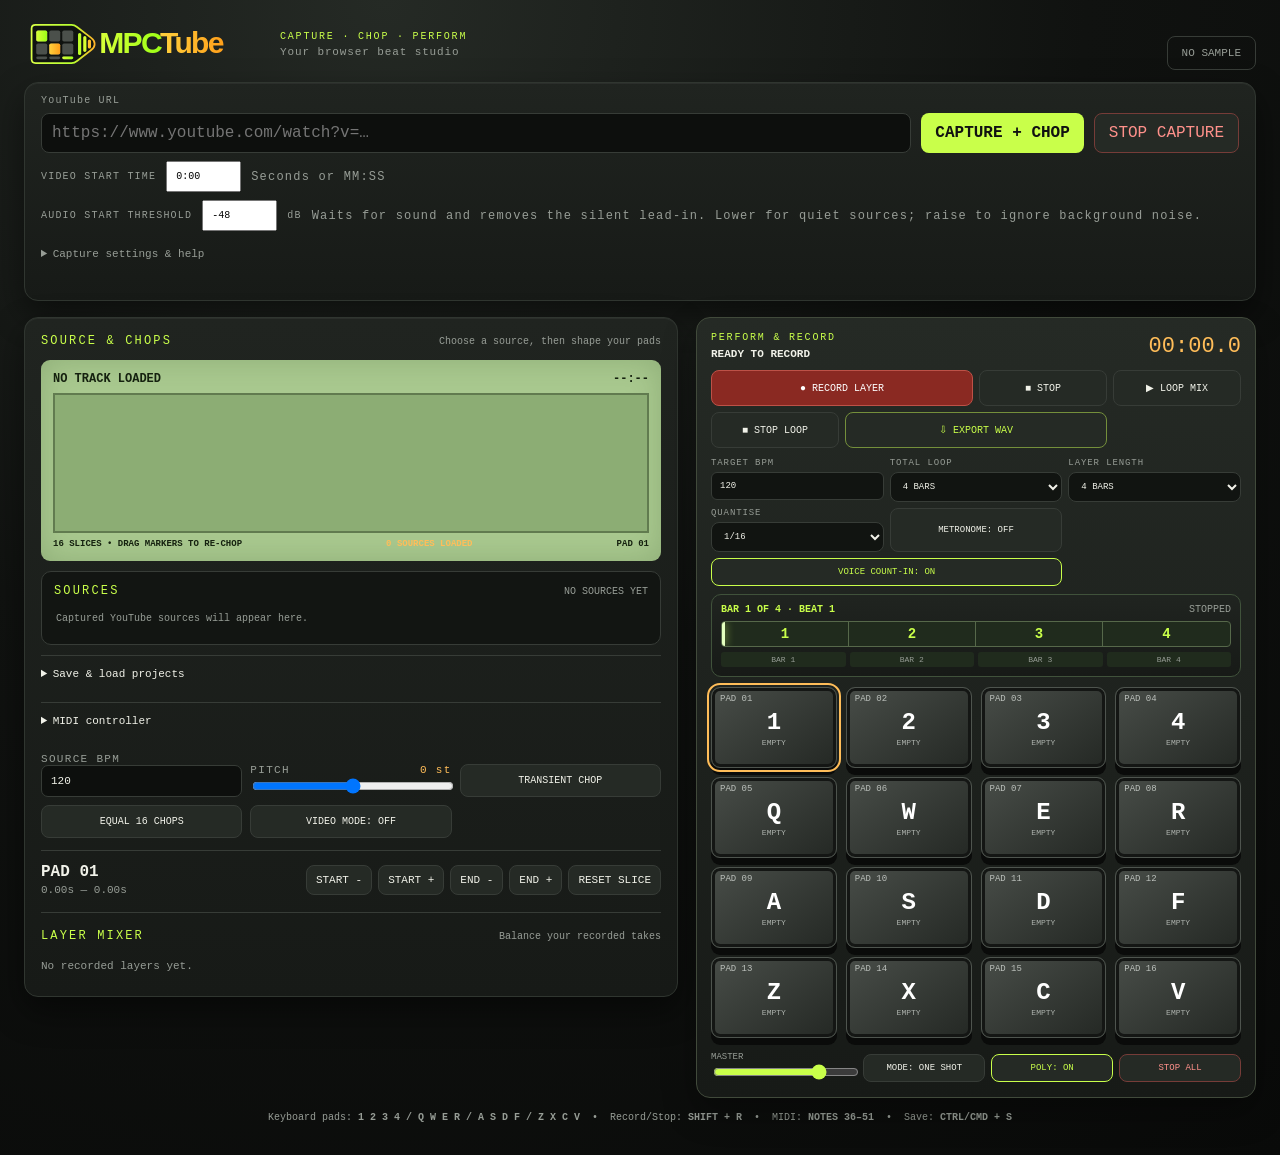
==== commit d6a803cc: "Expose audio threshold and add separate total loop and layer length selectors" ====
--- a/docs/index.html
+++ b/docs/index.html
@@ -51,20 +51,16 @@
 </div><label class="capture-threshold" for="captureStart">VIDEO START TIME
         <input aria-describedby="captureStartHint" id="captureStart" placeholder="1:30" type="text" value="0:00"/>
 <span class="hint" id="captureStartHint">Seconds or MM:SS</span>
+</label><label class="capture-threshold" for="captureThreshold">AUDIO START THRESHOLD
+        <input id="captureThreshold" max="-12" min="-72" step="3" type="number" value="-48"/> dB
+        <span class="hint">Waits for sound and removes the silent lead-in. Lower for quiet sources; raise to ignore background noise.</span>
 </label><details class="capture-options"><summary>Capture settings &amp; help</summary><div class="capture-row">
 <span class="hint">Choose <strong>This Tab</strong> in Chrome and enable tab audio. Let the section you want play, then stop capture. Everything stays in your browser.</span>
-</div><label class="capture-threshold" for="captureThreshold">AUDIO START THRESHOLD
-        <input id="captureThreshold" max="-12" min="-72" step="3" type="number" value="-48"/> dB
-        <span class="hint">Waits for sound and removes the silent lead-in. Lower for quiet sources; raise to ignore background noise.</span>
-</label></details>
-
-
-
+</div></details>
 <div aria-live="polite" class="message" id="message"></div>
 </section>
 <section class="workspace">
 <div class="left panel"><div class="workspace-heading"><span class="section-label">SOURCE &amp; CHOPS</span><span>Choose a source, then shape your pads</span></div>
-
 <div class="screen">
 <div class="screen-meta">
 <span id="trackTitle">NO TRACK LOADED</span>
@@ -105,7 +101,6 @@
 <button class="danger" disabled="" id="deleteProject">DELETE</button>
 </div>
 </section></details>
-
 <details class="setup-details"><summary>MIDI controller</summary><section class="midi-panel">
 <div class="midi-head">
 <div>
@@ -128,16 +123,11 @@
 </div>
 </section></details>
 <div class="controls">
-
 <label>SOURCE BPM<input id="sourceBpm" max="240" min="40" step="1" type="number" value="120"/></label>
-
 <label>PITCH <span class="control-value" id="pitchValue">0 st</span><input id="pitch" max="12" min="-12" step="1" type="range" value="0"/></label>
 <button class="toggle" id="autoChop">TRANSIENT CHOP</button>
 <button class="toggle" id="equalChop">EQUAL 16 CHOPS</button>
 <button class="toggle" id="videoMode">VIDEO MODE: OFF</button>
-
-
-
 </div>
 <div class="edit">
 <div><strong id="editPad">PAD 01</strong><span id="editTime">0.00s — 0.00s</span></div>
@@ -159,7 +149,6 @@
 <div class="video-placeholder" id="videoPlaceholder">PASTE A YOUTUBE URL AND CAPTURE</div>
 </div>
 </div>
-
 <section class="mix-panel"><div class="sources-head"><span class="section-label">LAYER MIXER</span><span>Balance your recorded takes</span></div><div class="layers" id="layers">
 <div class="empty-layer">No recorded layers yet.</div>
 </div></section></div>
@@ -171,7 +160,6 @@
 </div>
 <div class="clock" id="recordClock">00:00.0</div>
 </div>
-
 <div class="transport">
 <button class="record" id="recordLayer" title="Shift+R">● RECORD LAYER <span class="shortcut">SHIFT+R</span></button>
 <button id="stopRecord">■ STOP</button>
@@ -179,14 +167,14 @@
 <button id="stopLayers">■ STOP LOOP</button>
 <button class="export" id="exportWav">⇩ EXPORT WAV</button>
 </div><div class="groove-controls"><label class="performance-tempo">TARGET BPM<input id="targetBpm" max="240" min="40" step="1" type="number" value="120"/></label>
-<label>LOOP
-              <select id="loopBars">
+<label>TOTAL LOOP
+<select id="loopBars">
 <option value="1">1 BAR</option>
 <option value="2">2 BARS</option>
 <option selected="" value="4">4 BARS</option>
 <option value="8">8 BARS</option>
 </select>
-</label>
+</label><label>LAYER LENGTH<select aria-label="Recording length for new layer" id="layerBars"><option value="1">1 BAR</option><option value="2">2 BARS</option><option selected="" value="4">4 BARS</option><option value="8">8 BARS</option></select></label>
 <label>QUANTISE
               <select id="quantise">
 <option value="off">OFF</option>
@@ -199,19 +187,17 @@
 <button class="toggle" id="metronome">METRONOME: OFF</button>
 <button class="toggle active" id="countIn" title="Spoken 3, 2, 1, GO. Recording begins on GO; voice is excluded from WAV export.">VOICE COUNT-IN: ON</button>
 </div>
-
 <div aria-label="Loop position" class="bar-progress" id="barProgress">
 <div class="bar-progress-heading"><strong id="barPosition">BAR 1 OF 4 · BEAT 1</strong><span id="barProgressState">STOPPED</span></div>
 <div class="beat-track"><div class="bar-fill" id="barFill"></div><div class="beat-cells"><span>1</span><span>2</span><span>3</span><span>4</span></div><div class="bar-playhead" id="barPlayhead"></div></div>
 <div class="loop-bar-markers" id="loopBarMarkers"></div>
 </div></section>
-
 <div aria-label="16 sample pads" class="pads panel" id="pads"></div>
 <div class="performance-tools"><label>MASTER<input id="masterVolume" max="1.2" min="0" step="0.01" type="range" value="0.9"/></label><button class="toggle" data-mode="oneshot" id="modeBtn">MODE: ONE SHOT</button><button aria-pressed="true" class="toggle active" id="chokeBtn">POLY: ON</button><button class="danger" id="stopAll">STOP ALL</button></div></div>
 </section>
 <footer>Keyboard pads: <strong>1 2 3 4 / Q W E R / A S D F / Z X C V</strong>  •  Record/Stop: <strong>SHIFT + R</strong>  •  MIDI: <strong>NOTES 36–51</strong>  •  Save: <strong>CTRL/CMD + S</strong></footer>
 </main>
 <script src="config.js?v=20260929-1915"></script>
-<script src="app.js?v=20260930-capture-level"></script>
+<script src="app.js?v=20261001-layer-repeat"></script>
 </body>
 </html>
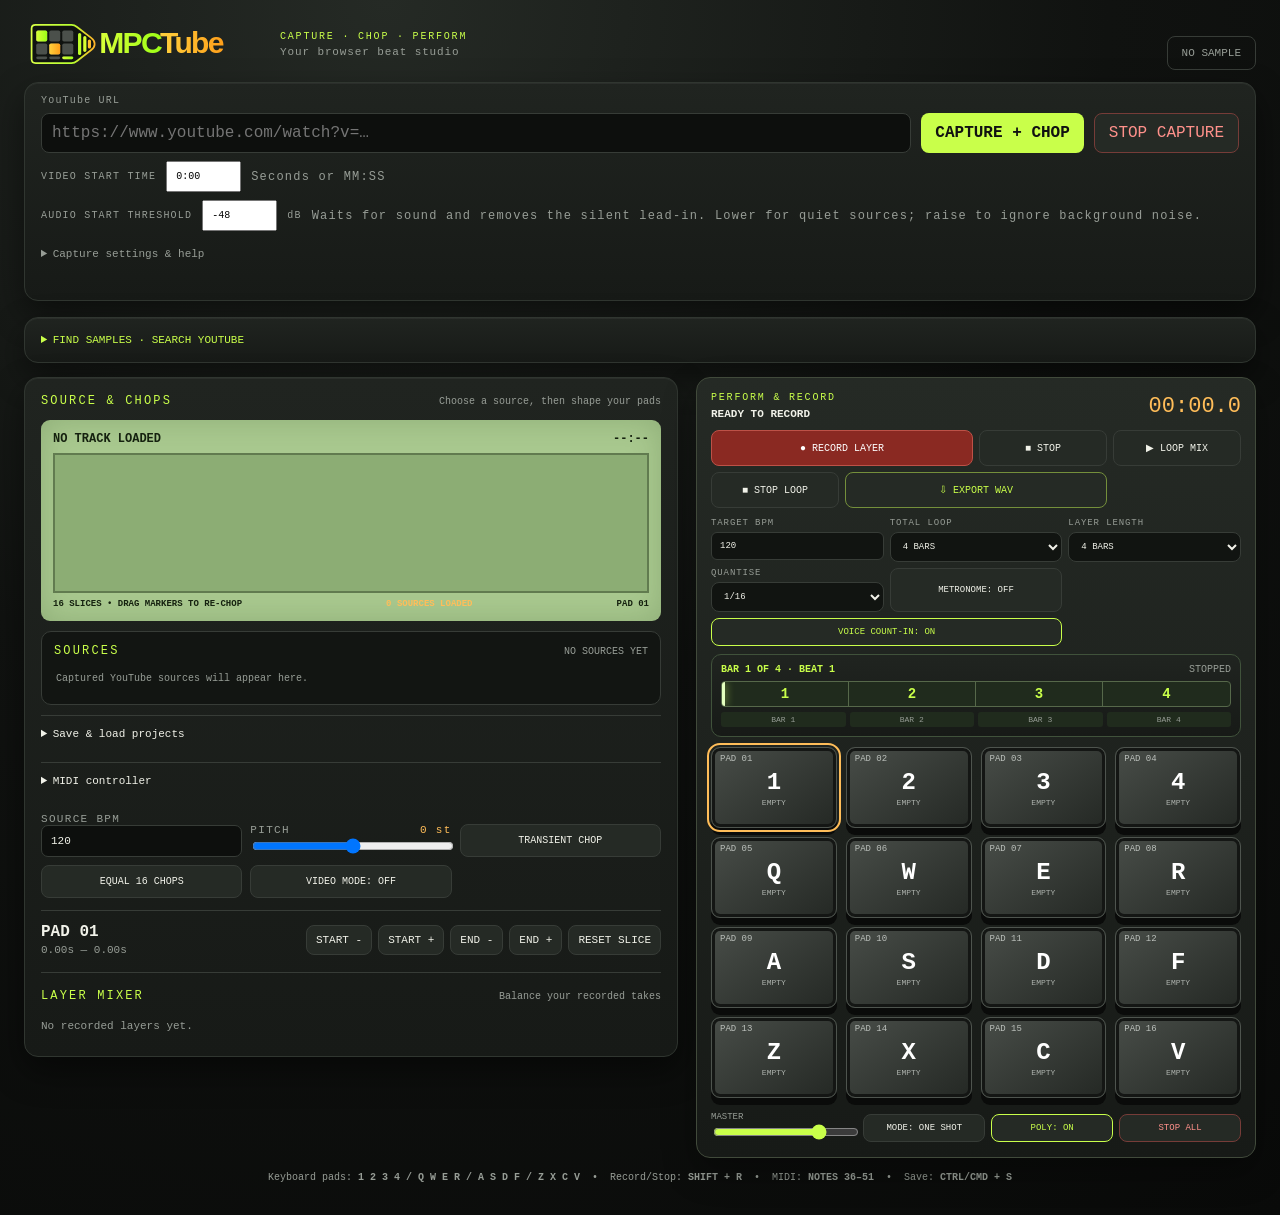
==== commit 5543c94b: "Add YouTube search panel with copy and source selection: docs/index.html" ====
--- a/docs/index.html
+++ b/docs/index.html
@@ -29,7 +29,7 @@
 <meta content="https://southernadd-cmyk.github.io/sample/mpctube-social.png" name="twitter:image"/>
 <meta content="MPCTube — Capture. Chop. Layer. Loop." name="twitter:image:alt"/>
 <link href="style.css?v=20261001-studio" rel="stylesheet"/>
-</head>
+<style>.youtube-search{padding:12px 16px;margin-bottom:14px}.youtube-search summary{cursor:pointer;color:var(--lime);font-size:11px;padding:4px 0}.youtube-search[open] summary{margin-bottom:12px}.youtube-search a{color:var(--amber);font-size:11px}.youtube-search-results{display:grid;grid-template-columns:repeat(2,minmax(0,1fr));gap:10px;max-height:380px;overflow:auto}.youtube-search-result{padding:12px;background:#121612;border:1px solid var(--line);border-radius:8px}.youtube-search-result strong{display:block;font-size:12px;margin-bottom:6px}.youtube-search-result small{color:var(--muted);display:block;margin-bottom:10px}.youtube-search-actions{display:flex;gap:8px;flex-wrap:wrap}.youtube-search-actions button{font:inherit;font-size:10px;cursor:pointer;padding:8px;border-radius:6px;border:1px solid var(--line);background:#252a25;color:var(--ink)}@media(max-width:700px){.youtube-search-results{grid-template-columns:1fr}}</style></head>
 <body>
 <main class="shell">
 <header class="topbar">
@@ -59,6 +59,10 @@
 </div></details>
 <div aria-live="polite" class="message" id="message"></div>
 </section>
+<details class="youtube-search panel"><summary>FIND SAMPLES · SEARCH YOUTUBE</summary>
+<form id="youtubeSearchForm" class="load-row"><input id="youtubeSearchQuery" type="search" maxlength="200" placeholder="Search artists, drum breaks, vocals…" aria-label="Search YouTube" required><button id="youtubeSearchButton" class="primary" type="submit">SEARCH</button></form>
+<a id="youtubeSearchExternal" href="https://www.youtube.com/" target="_blank" rel="noopener noreferrer">Open YouTube Search ↗</a>
+<p id="youtubeSearchStatus" class="hint" role="status"></p><div id="youtubeSearchResults" class="youtube-search-results"></div></details>
 <section class="workspace">
 <div class="left panel"><div class="workspace-heading"><span class="section-label">SOURCE &amp; CHOPS</span><span>Choose a source, then shape your pads</span></div>
 <div class="screen">
@@ -198,6 +202,6 @@
 <footer>Keyboard pads: <strong>1 2 3 4 / Q W E R / A S D F / Z X C V</strong>  •  Record/Stop: <strong>SHIFT + R</strong>  •  MIDI: <strong>NOTES 36–51</strong>  •  Save: <strong>CTRL/CMD + S</strong></footer>
 </main>
 <script src="config.js?v=20260929-1915"></script>
-<script src="app.js?v=20261001-layer-repeat"></script>
+<script src="app.js?v=20261001-search"></script>
 </body>
 </html>
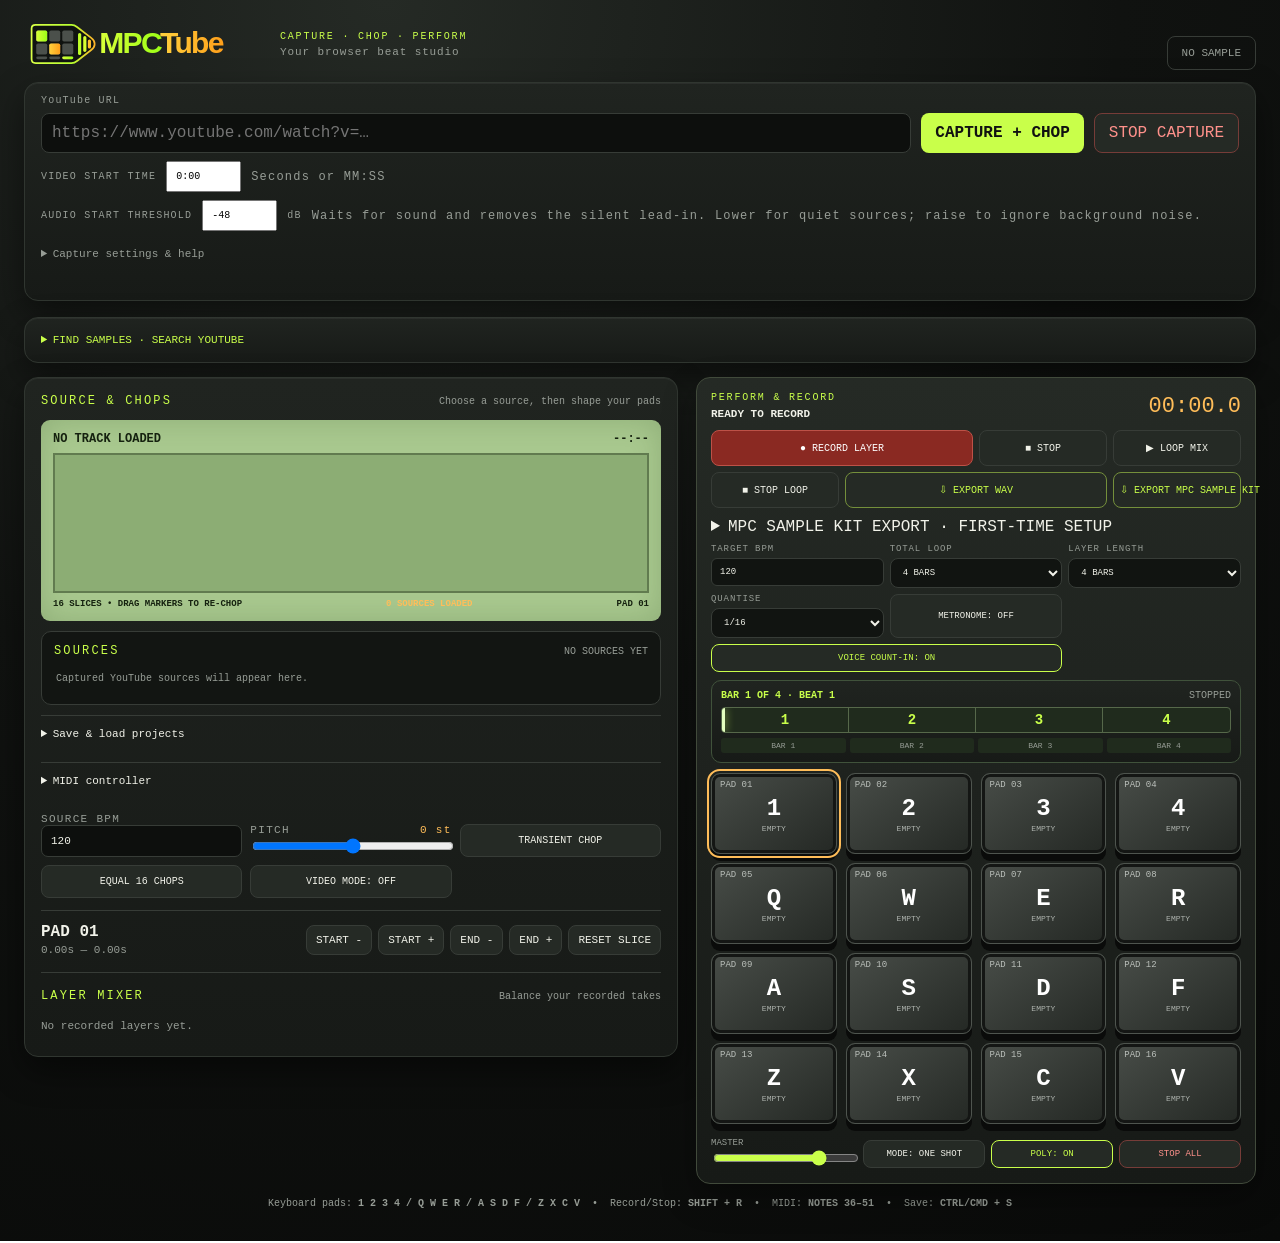
==== commit a18bfdae: "Add MPC Sample Kit export and first-run template picker" ====
--- a/docs/index.html
+++ b/docs/index.html
@@ -62,7 +62,7 @@
 <details class="youtube-search panel"><summary>FIND SAMPLES · SEARCH YOUTUBE</summary>
 <form id="youtubeSearchForm" class="load-row"><input id="youtubeSearchQuery" type="search" maxlength="200" placeholder="Search artists, drum breaks, vocals…" aria-label="Search YouTube" required><button id="youtubeSearchButton" class="primary" type="submit">SEARCH</button></form>
 <a id="youtubeSearchExternal" href="https://www.youtube.com/" target="_blank" rel="noopener noreferrer">Open YouTube Search ↗</a>
-<p id="youtubeSearchStatus" class="hint" role="status"></p><div id="youtubeSearchResults" class="youtube-search-results"></div></details>
+<p class="hint">Search provided by a public Invidious instance. Availability may vary.</p><p id="youtubeSearchStatus" class="hint" role="status"></p><div id="youtubeSearchResults" class="youtube-search-results"></div></details>
 <section class="workspace">
 <div class="left panel"><div class="workspace-heading"><span class="section-label">SOURCE &amp; CHOPS</span><span>Choose a source, then shape your pads</span></div>
 <div class="screen">
@@ -170,7 +170,18 @@
 <button id="playLayers">▶ LOOP MIX</button>
 <button id="stopLayers">■ STOP LOOP</button>
 <button class="export" id="exportWav">⇩ EXPORT WAV</button>
-</div><div class="groove-controls"><label class="performance-tempo">TARGET BPM<input id="targetBpm" max="240" min="40" step="1" type="number" value="120"/></label>
+<button class="export" id="exportMpcKit" title="Export the current 16 sample chops for Akai MPC Sample hardware">⇩ EXPORT MPC SAMPLE KIT</button>
+</div>
+<details class="mpc-export-setup">
+<summary>MPC SAMPLE KIT EXPORT · FIRST-TIME SETUP</summary>
+<div class="mpc-export-content">
+<p>On your MPC Sample, save a new empty drum project to the microSD card. Choose its .xpj file here once. MPCTube keeps the template locally in this browser so subsequent exports can generate a hardware-ready kit with all 16 chops on pads A01–A16.</p>
+<div class="mpc-export-actions"><button id="chooseMpcTemplate" type="button">CHOOSE / CHANGE DEVICE PROJECT</button><span id="mpcTemplateStatus" role="status">FIRST EXPORT: CHOOSE AN EMPTY .XPJ SAVED ON YOUR MPC SAMPLE</span></div>
+<input hidden id="mpcTemplateFile" type="file" accept=".xpj,application/octet-stream"/>
+<p>Exports use the active source, current chop boundaries, target tempo and pitch. They do not include recorded beats. Unzip the download and copy the .xpj plus its matching _[ProjectData] folder onto the microSD card.</p>
+</div>
+</details>
+<div class="groove-controls"><label class="performance-tempo">TARGET BPM<input id="targetBpm" max="240" min="40" step="1" type="number" value="120"/></label>
 <label>TOTAL LOOP
 <select id="loopBars">
 <option value="1">1 BAR</option>
@@ -202,6 +213,7 @@
 <footer>Keyboard pads: <strong>1 2 3 4 / Q W E R / A S D F / Z X C V</strong>  •  Record/Stop: <strong>SHIFT + R</strong>  •  MIDI: <strong>NOTES 36–51</strong>  •  Save: <strong>CTRL/CMD + S</strong></footer>
 </main>
 <script src="config.js?v=20260929-1915"></script>
-<script src="app.js?v=20261001-search"></script>
+<script src="mpc-kit-export.js?v=20261020-1"></script>
+<script src="app.js?v=20261020-mpc-kit-1"></script>
 </body>
 </html>
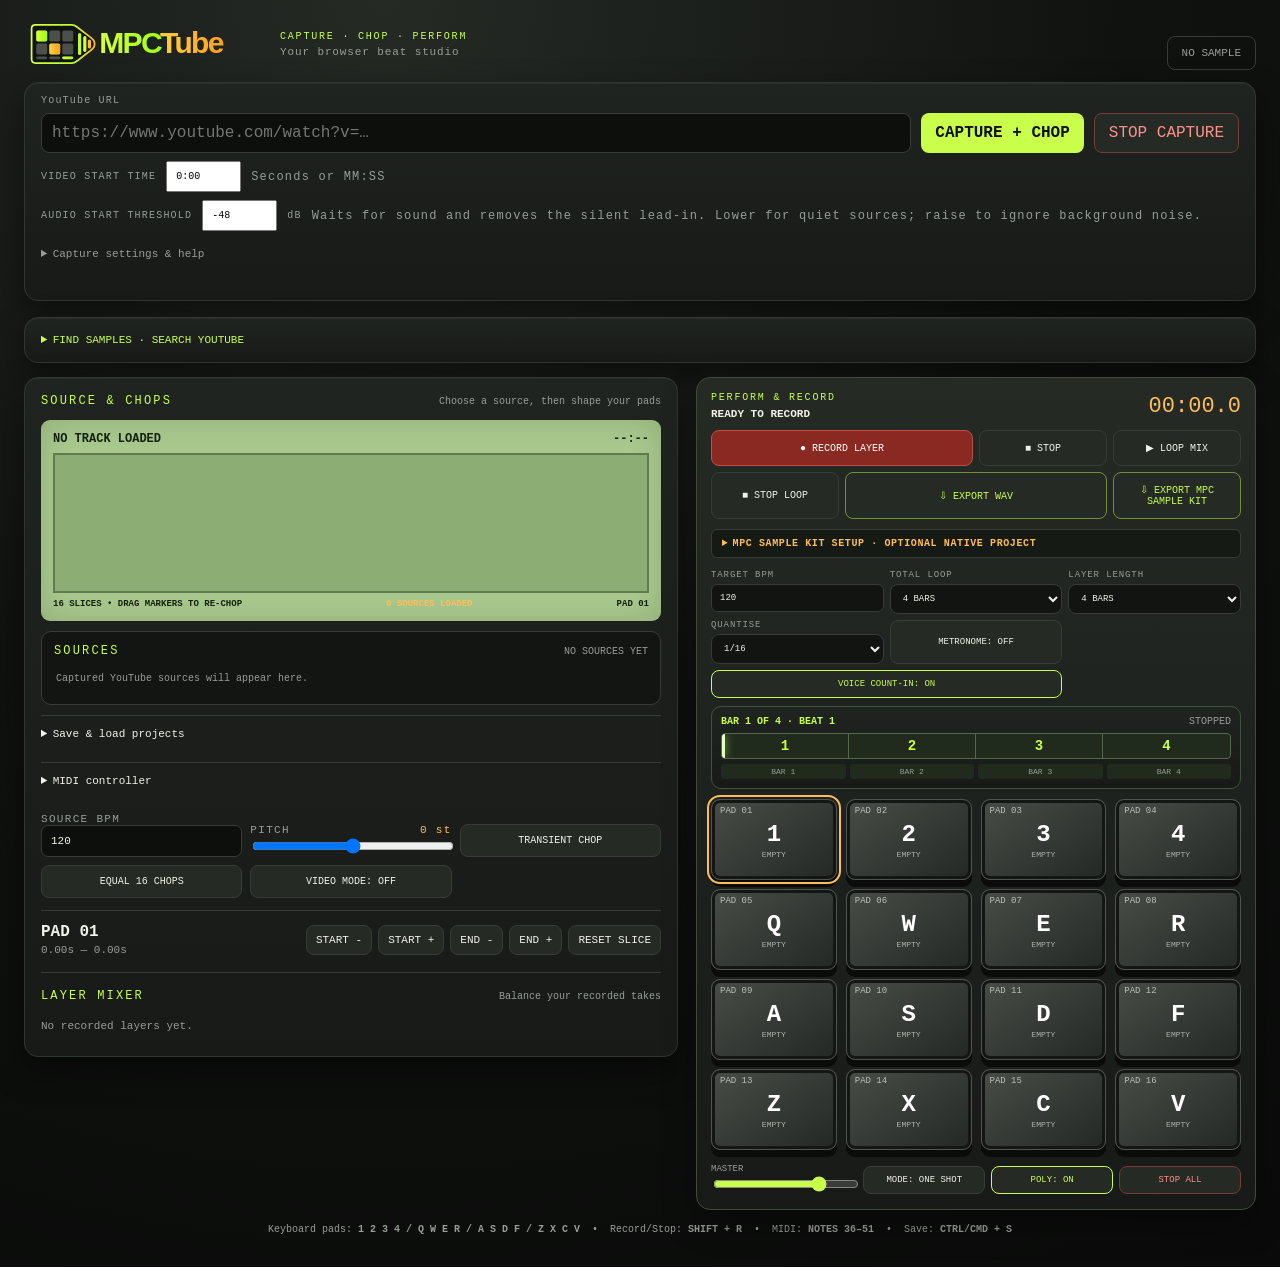
==== commit 426a4d37: "Clarify separate MPC template setup and ZIP export" ====
--- a/docs/index.html
+++ b/docs/index.html
@@ -170,15 +170,15 @@
 <button id="playLayers">▶ LOOP MIX</button>
 <button id="stopLayers">■ STOP LOOP</button>
 <button class="export" id="exportWav">⇩ EXPORT WAV</button>
-<button class="export" id="exportMpcKit" title="Export the current 16 sample chops for Akai MPC Sample hardware">⇩ EXPORT MPC SAMPLE KIT</button>
+<button class="export" id="exportMpcKit" title="Save a ZIP of the 16 chops. Include automatic MPC Sample pad assignments when a device template is configured.">⇩ EXPORT MPC SAMPLE KIT</button>
 </div>
 <details class="mpc-export-setup">
-<summary>MPC SAMPLE KIT EXPORT · FIRST-TIME SETUP</summary>
+<summary>MPC SAMPLE KIT SETUP · OPTIONAL NATIVE PROJECT</summary>
 <div class="mpc-export-content">
-<p>On your MPC Sample, save a new empty drum project to the microSD card. Choose its .xpj file here once. MPCTube keeps the template locally in this browser so subsequent exports can generate a hardware-ready kit with all 16 chops on pads A01–A16.</p>
-<div class="mpc-export-actions"><button id="chooseMpcTemplate" type="button">CHOOSE / CHANGE DEVICE PROJECT</button><span id="mpcTemplateStatus" role="status">FIRST EXPORT: CHOOSE AN EMPTY .XPJ SAVED ON YOUR MPC SAMPLE</span></div>
+<p>Export MPC Sample Kit always saves a ZIP of your 16 chops. For automatic loading onto pads A01–A16, first save an empty drum project on your MPC Sample, then choose its .xpj here. This is a separate one-time setup; the device template stays in your browser.</p>
+<div class="mpc-export-actions"><button id="chooseMpcTemplate" type="button">LOAD / CHANGE DEVICE .XPJ TEMPLATE</button><span id="mpcTemplateStatus" role="status">WAV-ONLY EXPORT READY · LOAD AN EMPTY DEVICE .XPJ FOR AUTOMATIC PAD ASSIGNMENT</span></div>
 <input hidden id="mpcTemplateFile" type="file" accept=".xpj,application/octet-stream"/>
-<p>Exports use the active source, current chop boundaries, target tempo and pitch. They do not include recorded beats. Unzip the download and copy the .xpj plus its matching _[ProjectData] folder onto the microSD card.</p>
+<p>Exports use the active source, current chop boundaries, tempo and pitch. They do not include recorded beats. Without a device template, the ZIP contains 16 WAVs and a pad map for manual loading. With a template, the ZIP also includes a native .xpj project for automatic pad assignment.</p>
 </div>
 </details>
 <div class="groove-controls"><label class="performance-tempo">TARGET BPM<input id="targetBpm" max="240" min="40" step="1" type="number" value="120"/></label>
@@ -214,6 +214,6 @@
 </main>
 <script src="config.js?v=20260929-1915"></script>
 <script src="mpc-kit-export.js?v=20261020-1"></script>
-<script src="app.js?v=20261020-mpc-kit-1"></script>
+<script src="app.js?v=20261020-mpc-kit-savefix-2"></script>
 </body>
 </html>
--- a/docs/style.css
+++ b/docs/style.css
@@ -98,3 +98,13 @@
 @media(max-width:1100px) and (min-width:921px){.workspace{grid-template-columns:minmax(0,1fr) minmax(400px,.95fr)}.workspace-heading>span:last-child{display:none}.controls{grid-template-columns:repeat(2,minmax(0,1fr))}.brand-copy{display:none}}
 @media(max-width:920px){.shell{padding:12px}.workspace{display:flex;flex-direction:column}.pad-workspace{order:-1;position:relative;top:auto;width:100%;max-width:600px;align-self:center}.left{width:100%}.pad{height:clamp(58px,10vh,86px)}.controls{grid-template-columns:repeat(3,minmax(0,1fr))}.brand-logo{width:210px}.load-row{flex-wrap:wrap}.load-row input{flex-basis:100%}.loader .capture-threshold{margin-right:8px}.edit{flex-direction:column;align-items:stretch}}
 @media(max-width:560px){.load-row{flex-direction:row}.load-row button{flex:1;font-size:11px}.loader .capture-threshold{display:flex}.capture-options{display:block}.workspace-heading>span:last-child{display:none}.pad-workspace{padding:10px}.pad .key{font-size:22px}.pad .slice{display:none}.performance-tools{grid-template-columns:repeat(3,1fr)}.performance-tools label{grid-column:1/-1;display:flex;align-items:center;gap:12px}.performance-tools input{flex:1}.transport button{flex:none}.brand-logo{width:185px}.screen-footer>span:first-child{max-width:55%}.controls{grid-template-columns:repeat(2,minmax(0,1fr))}}
+
+/* MPC hardware kit export: keep setup subordinate to the performance controls. */
+.mpc-export-setup{border:1px solid var(--line);border-radius:6px;margin:9px 0 12px;padding:8px 10px;background:#151a15}
+.mpc-export-setup summary{color:var(--amber);font-size:10px;font-weight:700;cursor:pointer;letter-spacing:.06em}
+.mpc-export-content{padding:8px 0 3px;font-size:11px;color:var(--muted);line-height:1.55}
+.mpc-export-content p{margin:6px 0 10px}
+.mpc-export-actions{display:flex;align-items:center;flex-wrap:wrap;gap:9px;margin:7px 0}
+.mpc-export-actions button{font:inherit;font-size:10px;font-weight:700;padding:9px 10px;cursor:pointer;border:1px solid var(--line);background:var(--panel);color:var(--ink);border-radius:5px}
+.mpc-export-actions span{font-size:10px;color:var(--lime)}
+#exportMpcKit{white-space:normal}
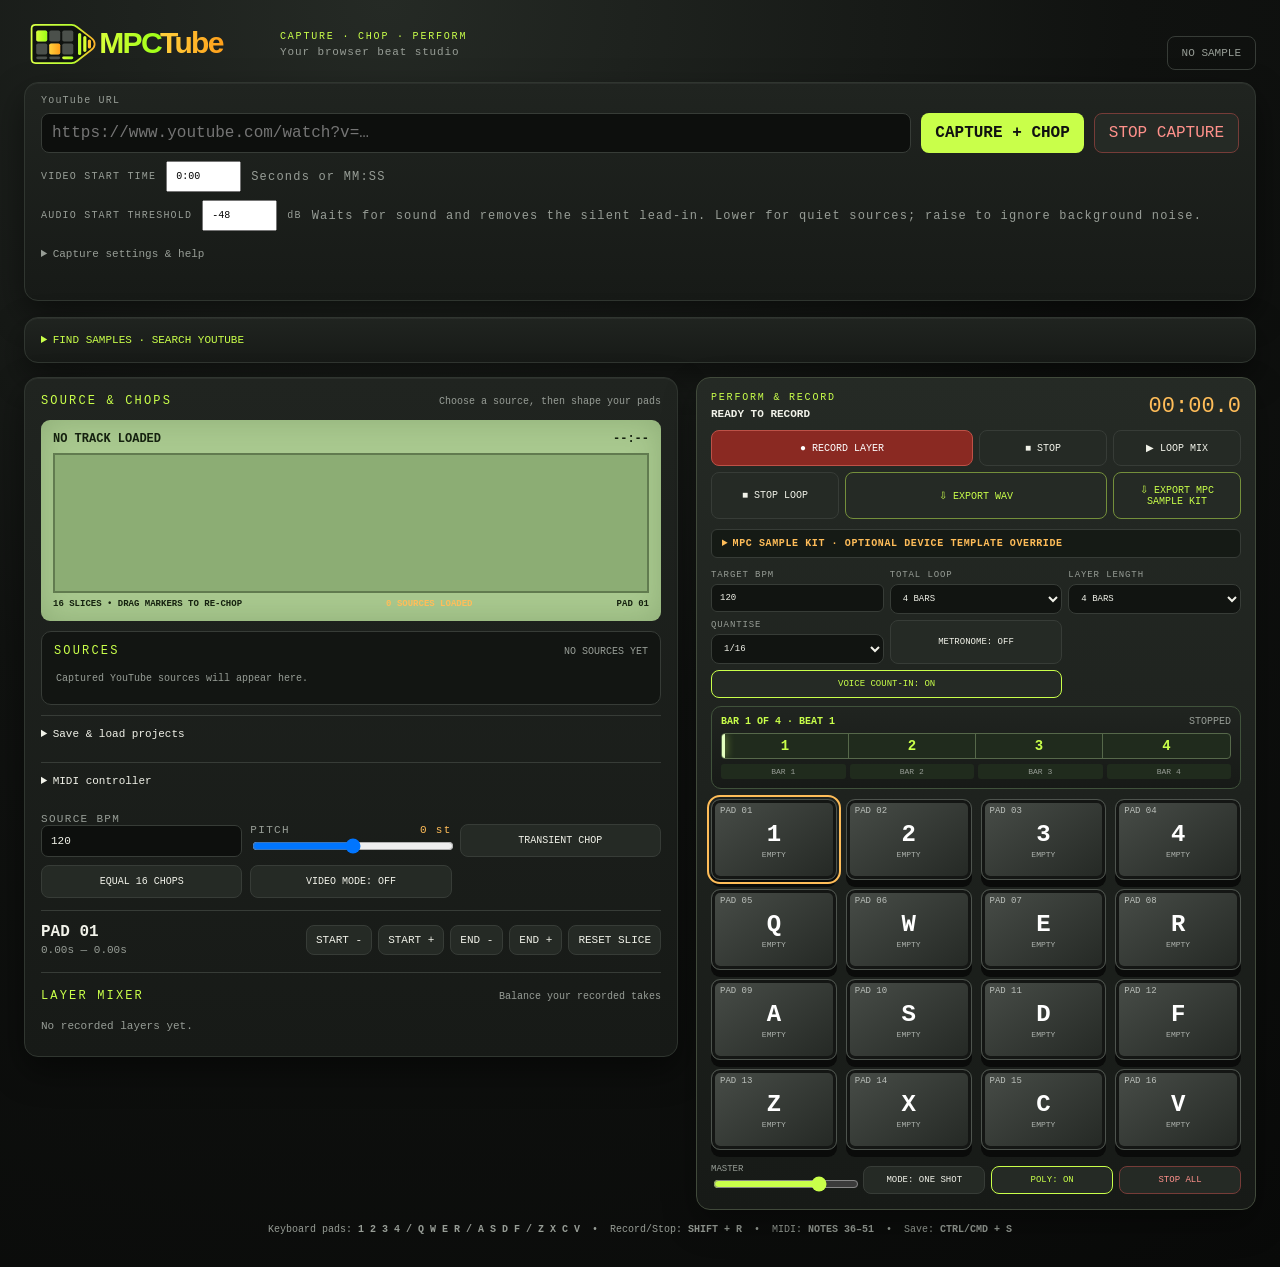
==== commit 809217e3: "Explain setup-free MPC Sample XPJ export; keep custom template optional" ====
--- a/docs/index.html
+++ b/docs/index.html
@@ -170,15 +170,15 @@
 <button id="playLayers">▶ LOOP MIX</button>
 <button id="stopLayers">■ STOP LOOP</button>
 <button class="export" id="exportWav">⇩ EXPORT WAV</button>
-<button class="export" id="exportMpcKit" title="Save a ZIP of the 16 chops. Include automatic MPC Sample pad assignments when a device template is configured.">⇩ EXPORT MPC SAMPLE KIT</button>
+<button class="export" id="exportMpcKit" title="Save a native MPC Sample project with all 16 chops pre-assigned to pads A01–A16.">⇩ EXPORT MPC SAMPLE KIT</button>
 </div>
 <details class="mpc-export-setup">
-<summary>MPC SAMPLE KIT SETUP · OPTIONAL NATIVE PROJECT</summary>
+<summary>MPC SAMPLE KIT · OPTIONAL DEVICE TEMPLATE OVERRIDE</summary>
 <div class="mpc-export-content">
-<p>Export MPC Sample Kit always saves a ZIP of your 16 chops. For automatic loading onto pads A01–A16, first save an empty drum project on your MPC Sample, then choose its .xpj here. This is a separate one-time setup; the device template stays in your browser.</p>
-<div class="mpc-export-actions"><button id="chooseMpcTemplate" type="button">LOAD / CHANGE DEVICE .XPJ TEMPLATE</button><span id="mpcTemplateStatus" role="status">WAV-ONLY EXPORT READY · LOAD AN EMPTY DEVICE .XPJ FOR AUTOMATIC PAD ASSIGNMENT</span></div>
+<p>No setup is needed: Export MPC Sample Kit includes a native .xpj project and 16 WAV samples assigned to pads A01–A16. If your firmware does not accept the built-in project, you can optionally load an empty .xpj saved by your own MPC Sample as a compatibility override.</p>
+<div class="mpc-export-actions"><button id="chooseMpcTemplate" type="button">USE MY DEVICE .XPJ INSTEAD</button><span id="mpcTemplateStatus" role="status">BUILT-IN MPC SAMPLE .XPJ READY — NO SETUP REQUIRED</span></div>
 <input hidden id="mpcTemplateFile" type="file" accept=".xpj,application/octet-stream"/>
-<p>Exports use the active source, current chop boundaries, tempo and pitch. They do not include recorded beats. Without a device template, the ZIP contains 16 WAVs and a pad map for manual loading. With a template, the ZIP also includes a native .xpj project for automatic pad assignment.</p>
+<p>Exports use the active source, current chop boundaries, tempo and pitch. They do not include recorded beats. Every ZIP includes the native .xpj and a matching _[ProjectData] folder, plus the pad map.</p>
 </div>
 </details>
 <div class="groove-controls"><label class="performance-tempo">TARGET BPM<input id="targetBpm" max="240" min="40" step="1" type="number" value="120"/></label>
@@ -213,7 +213,7 @@
 <footer>Keyboard pads: <strong>1 2 3 4 / Q W E R / A S D F / Z X C V</strong>  •  Record/Stop: <strong>SHIFT + R</strong>  •  MIDI: <strong>NOTES 36–51</strong>  •  Save: <strong>CTRL/CMD + S</strong></footer>
 </main>
 <script src="config.js?v=20260929-1915"></script>
-<script src="mpc-kit-export.js?v=20261020-1"></script>
-<script src="app.js?v=20261020-mpc-kit-savefix-2"></script>
+<script src="mpc-kit-export.js?v=20261020-bundled-1"></script>
+<script src="app.js?v=20261020-bundled-1"></script>
 </body>
 </html>
